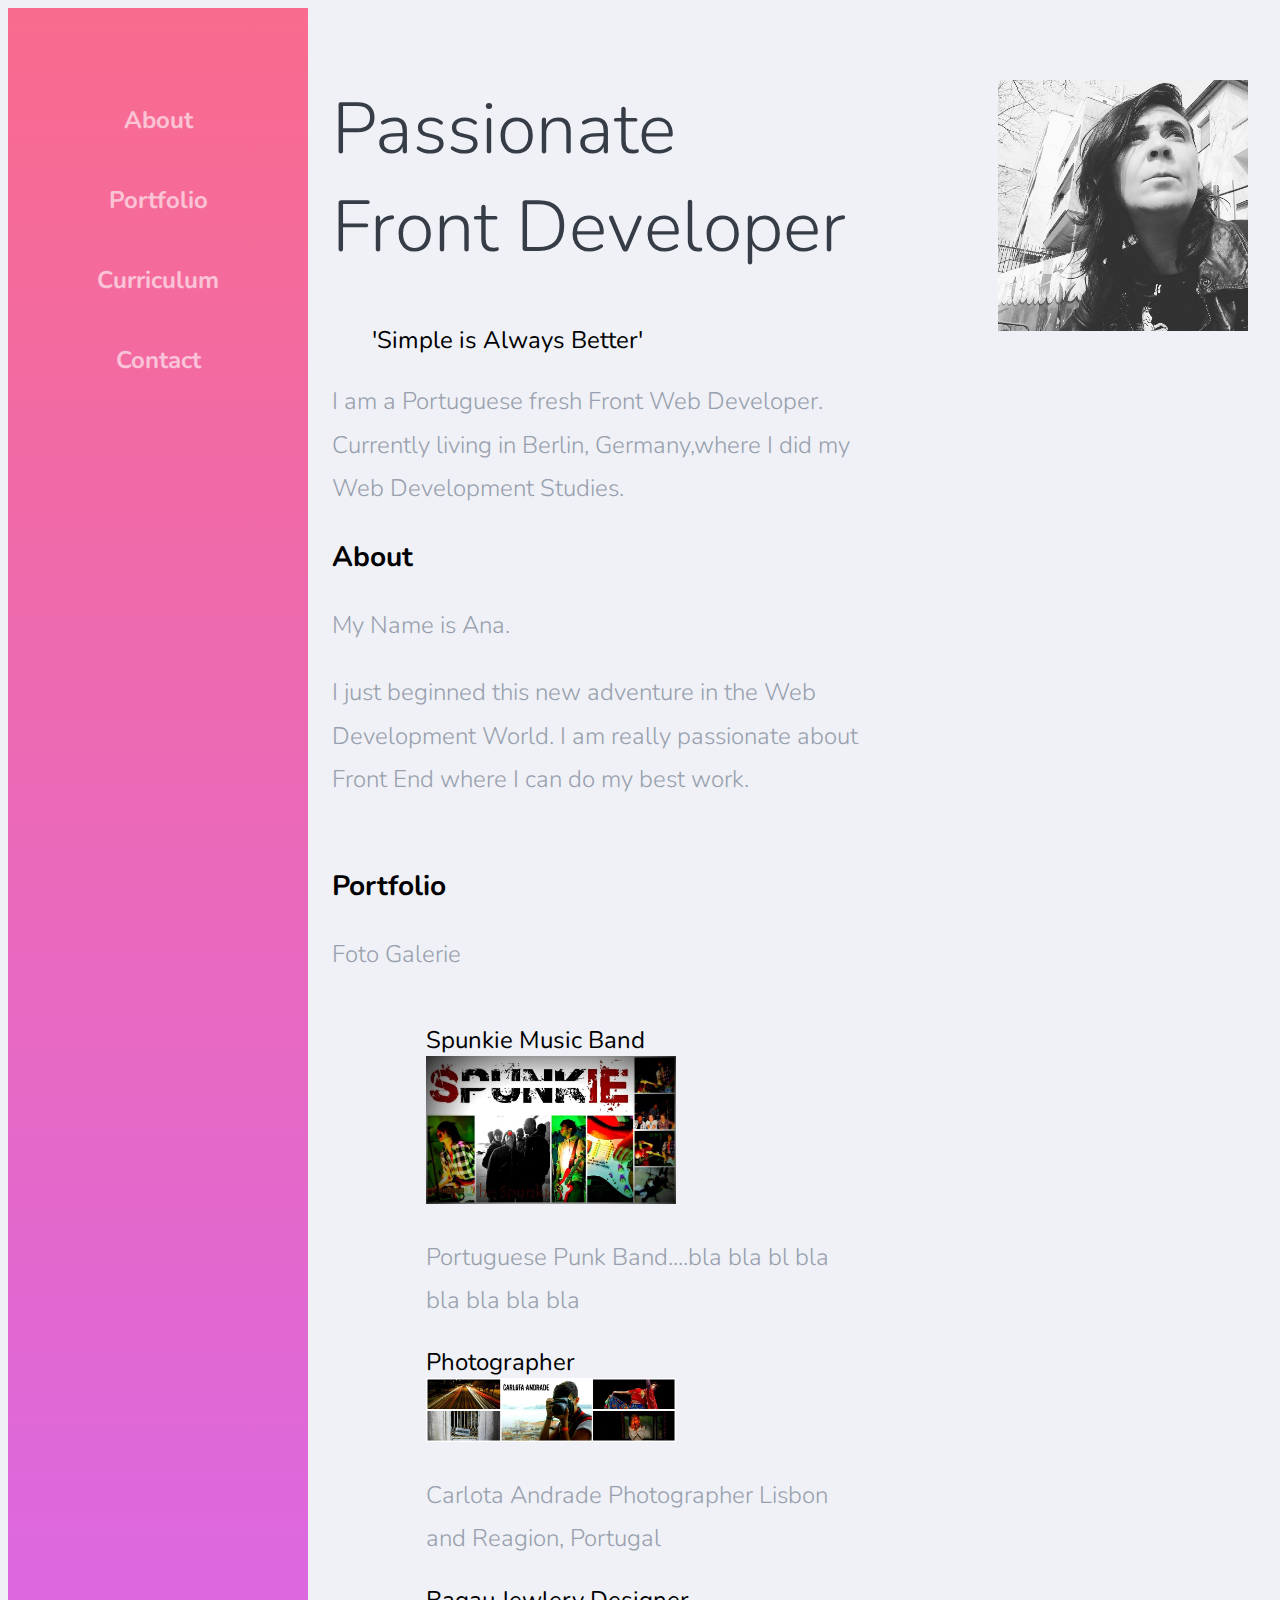
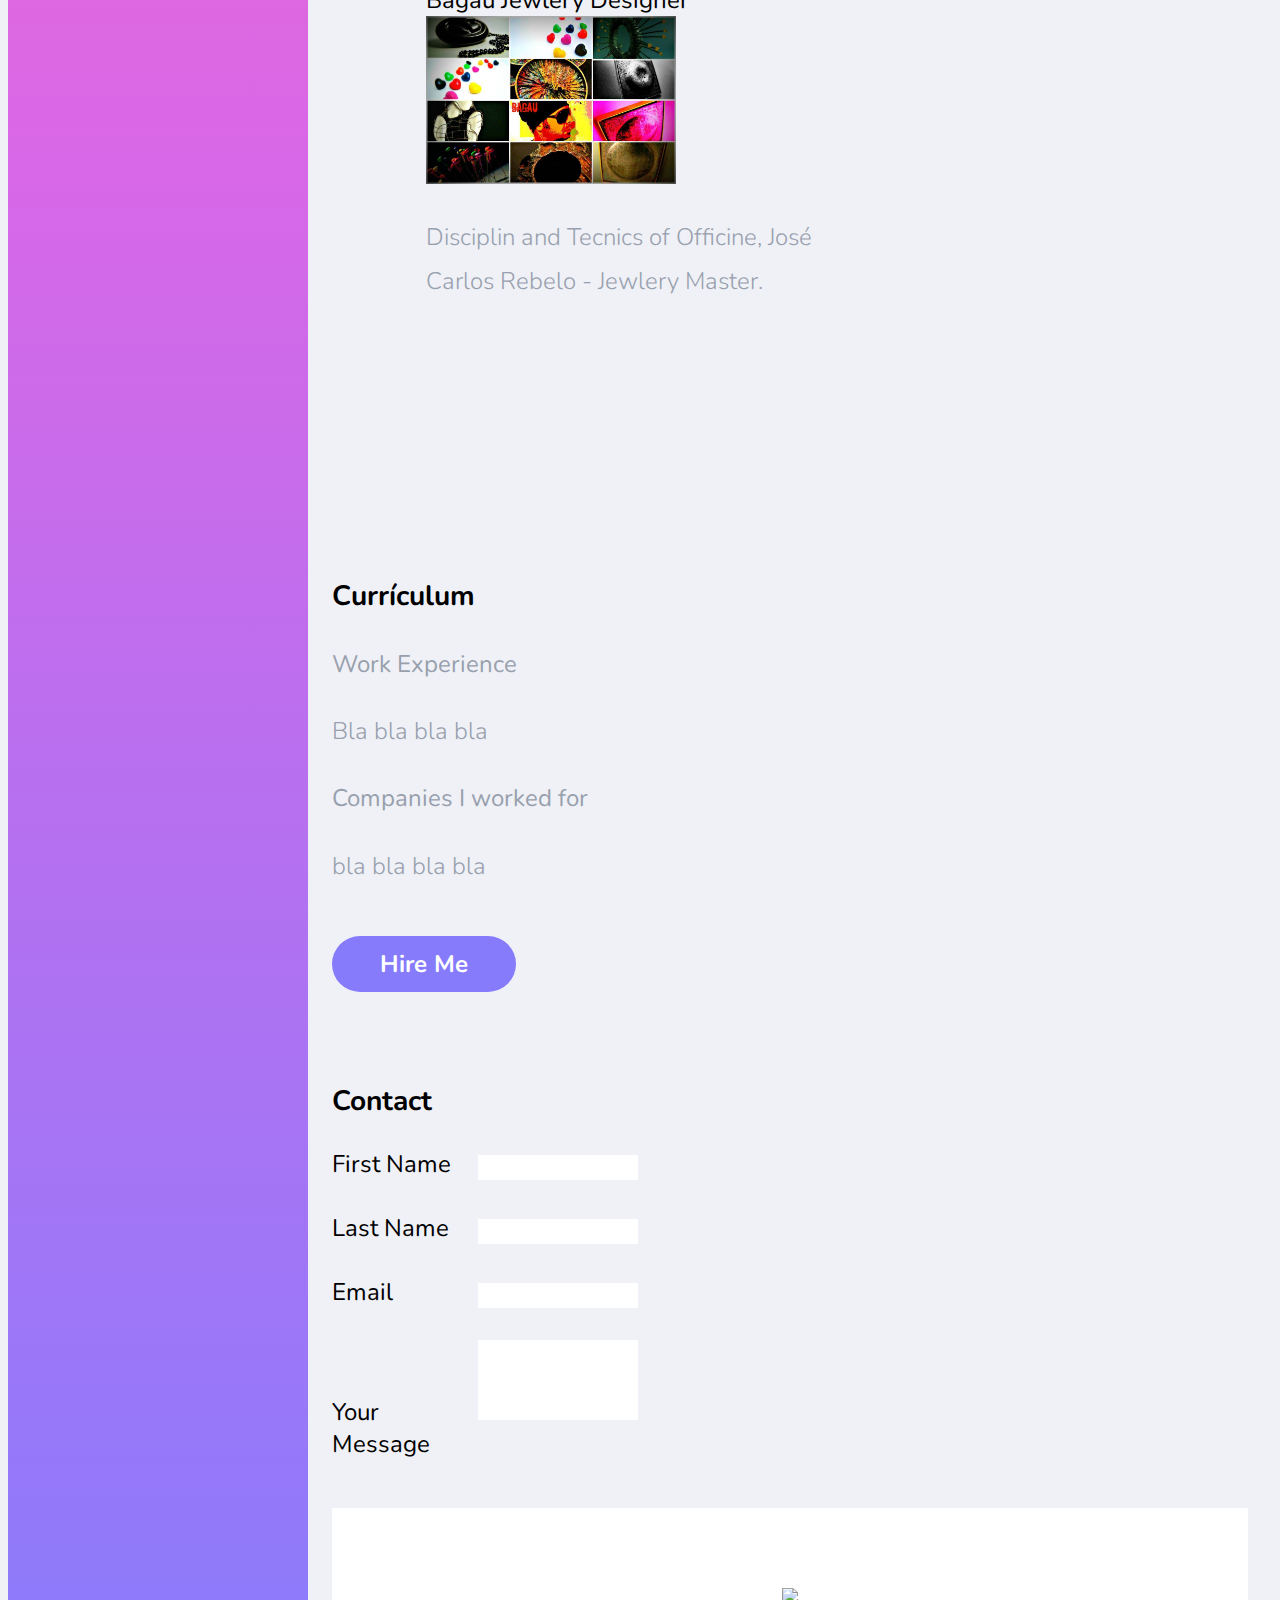
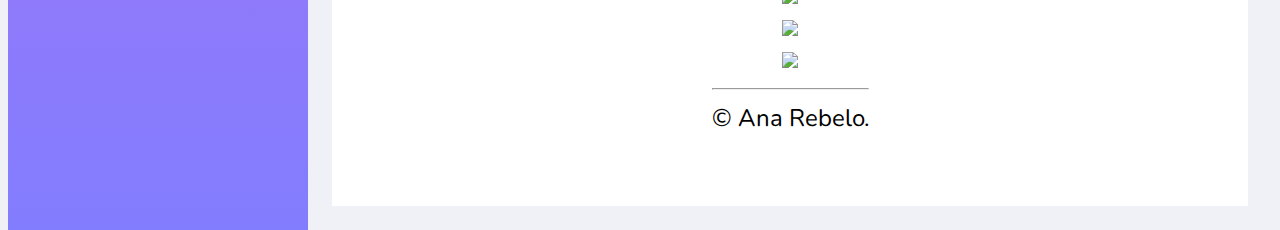
==== Portfolio.html @ 207142a9 "Update Portfolio.html" ====
<!DOCTYPE html>
<html lang="en">

<head>
    <meta charset="UTF-8">
    <title>Portfolio</title>
    <link rel="stylesheet" href=".//style%20-%20Portfolio.css">
</head>

<body>
    <div class="container">
        <div class="sidebar">
            <nav>
                <ul>
                    <li><a href="#about">About</a></li>
                    <li><a href="#portfolio">Portfolio</a></li>
                    <li><a href="#curriculum">Curriculum</a></li>
                    <li><a href="#contact">Contact</a></li>
                </ul>
            </nav>
        </div>

        <div class="content">
            <section class="hero">
                <img src="je.jpg"/>
                <div class="hero-content">
                    <h1>Passionate<br>Front Developer</h1>
                    <blockquote>'Simple is Always Better'</blockquote>
                    <p>I am a Portuguese fresh Front Web Developer. Currently living in Berlin, Germany,where I did my Web Development Studies.</p>


                    <h3 id="about">About<br></h3>

                    <p>My Name is Ana.</p>
                    <p>I just beginned this new adventure in the Web Development World. I am really passionate about Front End where I can do my best work.


                        <h3 id="portfolio"><br>Portfolio</h3>
                        <p>Foto Galerie</p>
                        <div class="galerie">
                            <figure>

                                <figcaption>Spunkie Music Band </figcaption> <img src="spunkie.jpg"><br>
                                <p>Portuguese Punk Band....bla bla bl bla bla bla bla bla</p>
                                <figcaption>Photographer</figcaption>
                                <img src="carlota.jpg"><br>
                                <p>Carlota Andrade Photographer
                                    Lisbon and Reagion, Portugal</p>
                                
                                <figcaption>Bagau Jewlery Designer</figcaption>
                                <img src="bagau.jpg"><br>
                                <p>Disciplin and  Tecnics of Officine, José Carlos Rebelo - Jewlery Master.</p>

                            </figure>
                        </div>
                        <br><br><br><br><br>

                        <h3 id="curriculum"><br>Currículum</h3>

                        <p><b>Work Experience</b></p>
                        <p>Bla bla bla bla</p>
                        <p><b>Companies I worked for</b></p>
                        <p>bla bla bla bla</p>


                        <a class="action-btn" href="">Hire Me</a><a href="#top"></a>

                        <h3 id="contact"><br>Contact</h3>

                        <form action="">

                            <label for="fn">First Name</label>
                            <input type="text" name="firstname" id="fn" required placefolder="firstname"><br>
                            <br>
                            <label for="ln">Last Name</label>
                            <input type="text" name="lastname" id="ln" required><br>
                            <br>
                            <label for="email">Email</label>
                            <input type="email" name="email" id="email" required><br>
                            <br>
                            <label for="msg">Your Message</label>
                            <textarea name="msg" id="msg" required></textarea>

                        </form>

                </div>

            </section>


            <div class="footer">
                <footer>
                    <ul>

                       <div id="imagem"/>
                        
                        <li><a href="https://www.facebook.com/ana.rebelo.37"><img src="images/facebook.png"></a></li>

                        <li><a href="https://www.twitter.com"><img src="images/twitter.png"></a></li>

                        <li><a href="https://www.instagram.com"><img src="images/instagram.png"></a></li>
                        <hr class="socket">
                    &copy; Ana Rebelo.

                    </ul>
                    
                    
                </footer>
            </div>
        </div>
    </div>
</body></html>
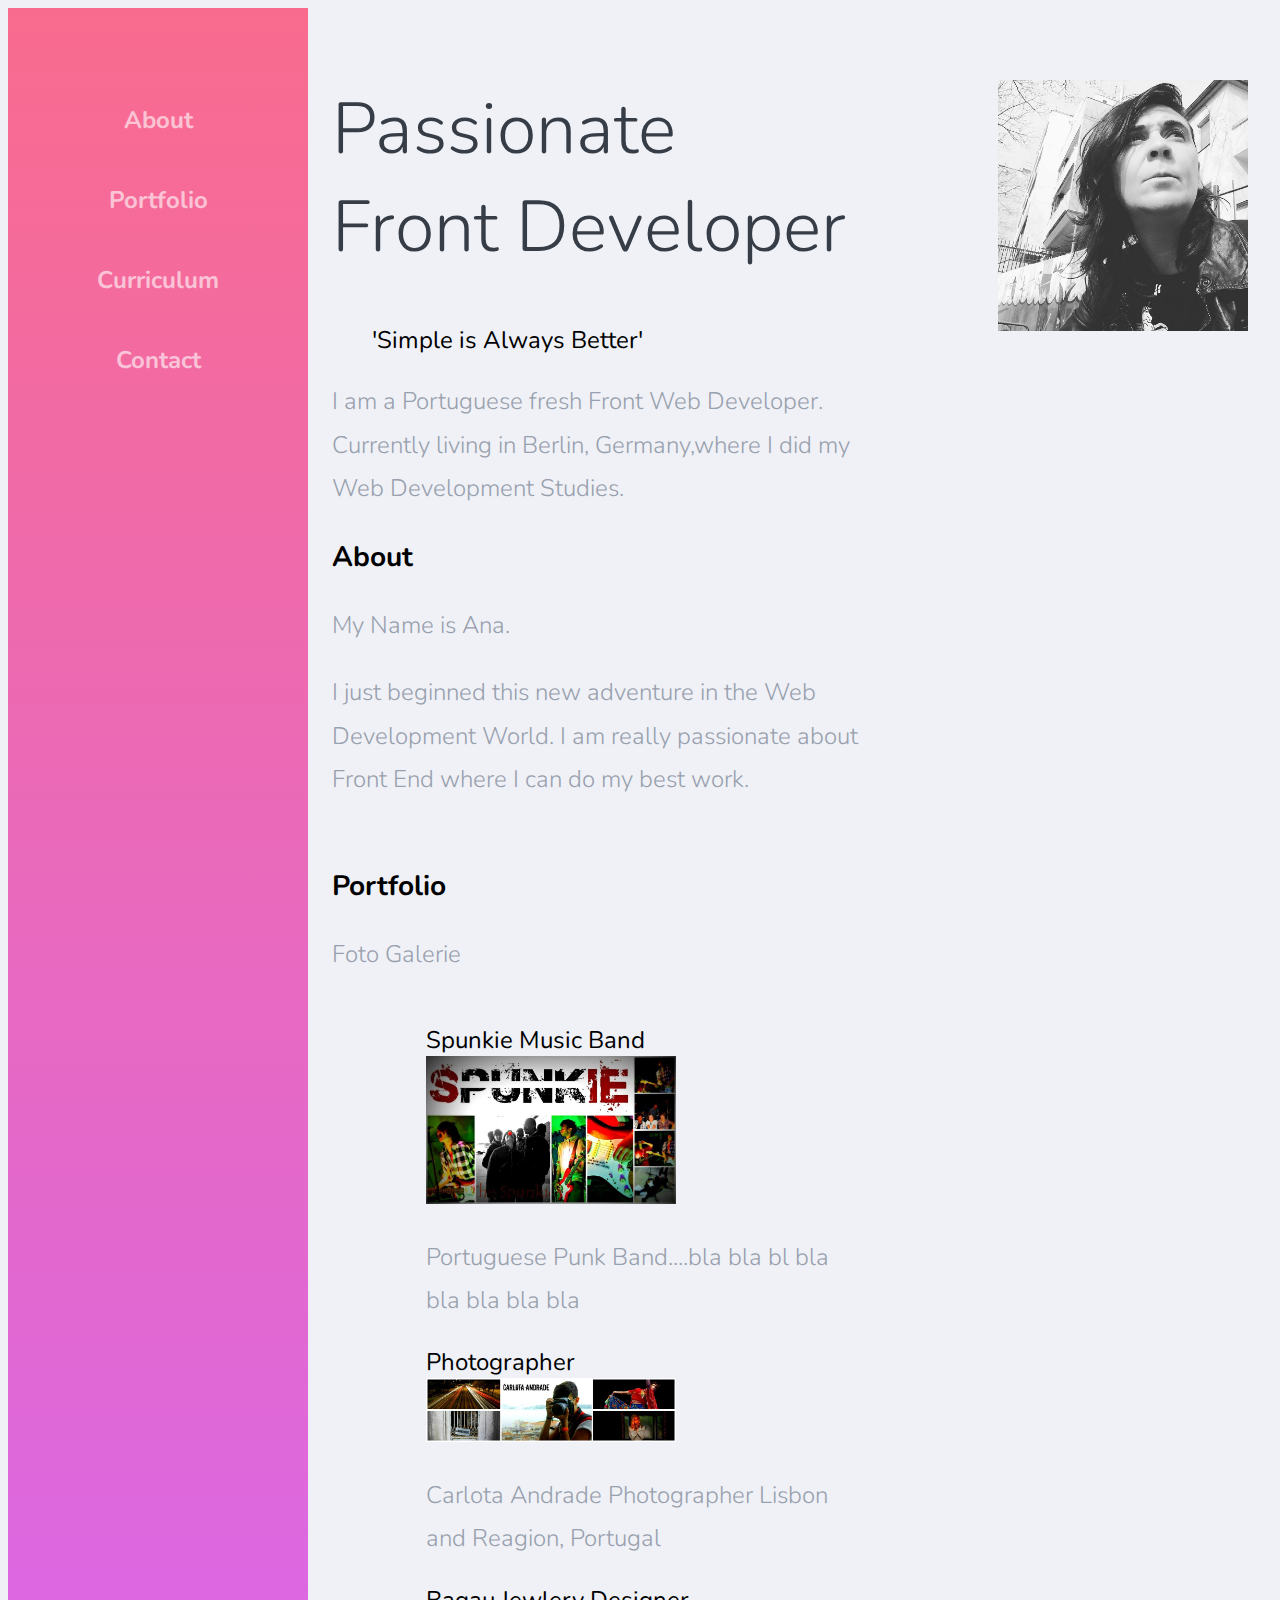
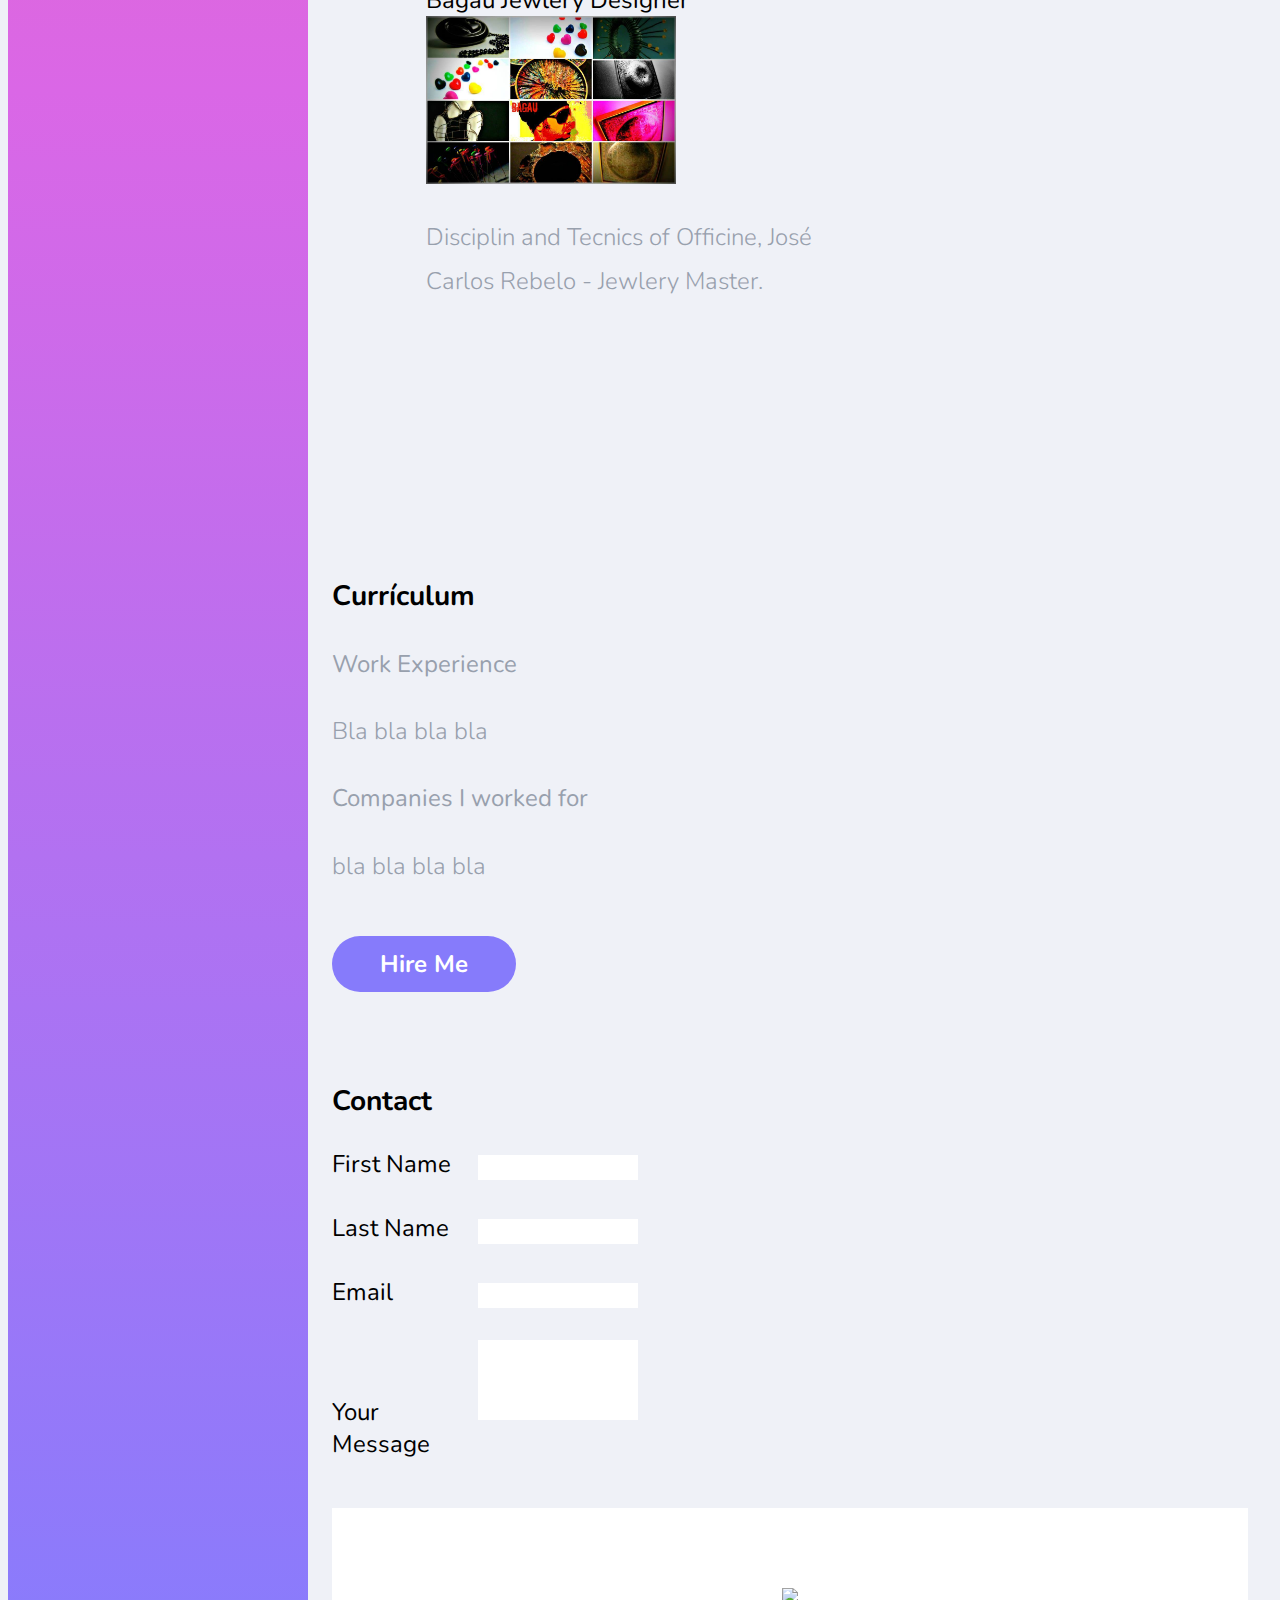
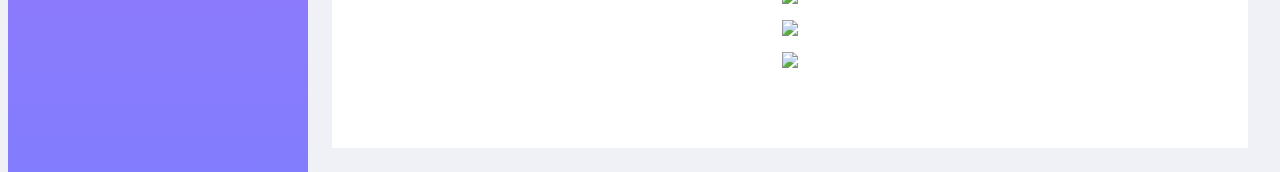
==== commit 5b6f4b9f: "Update Portfolio.html" ====
--- a/Portfolio.html
+++ b/Portfolio.html
@@ -99,11 +99,9 @@
                         <li><a href="https://www.twitter.com"><img src="images/twitter.png"></a></li>
 
                         <li><a href="https://www.instagram.com"><img src="images/instagram.png"></a></li>
-                        <hr class="socket">
-                    &copy; Ana Rebelo.
+                    
 
-                    </ul>
-                    
+                    </ul
                     
                 </footer>
             </div>
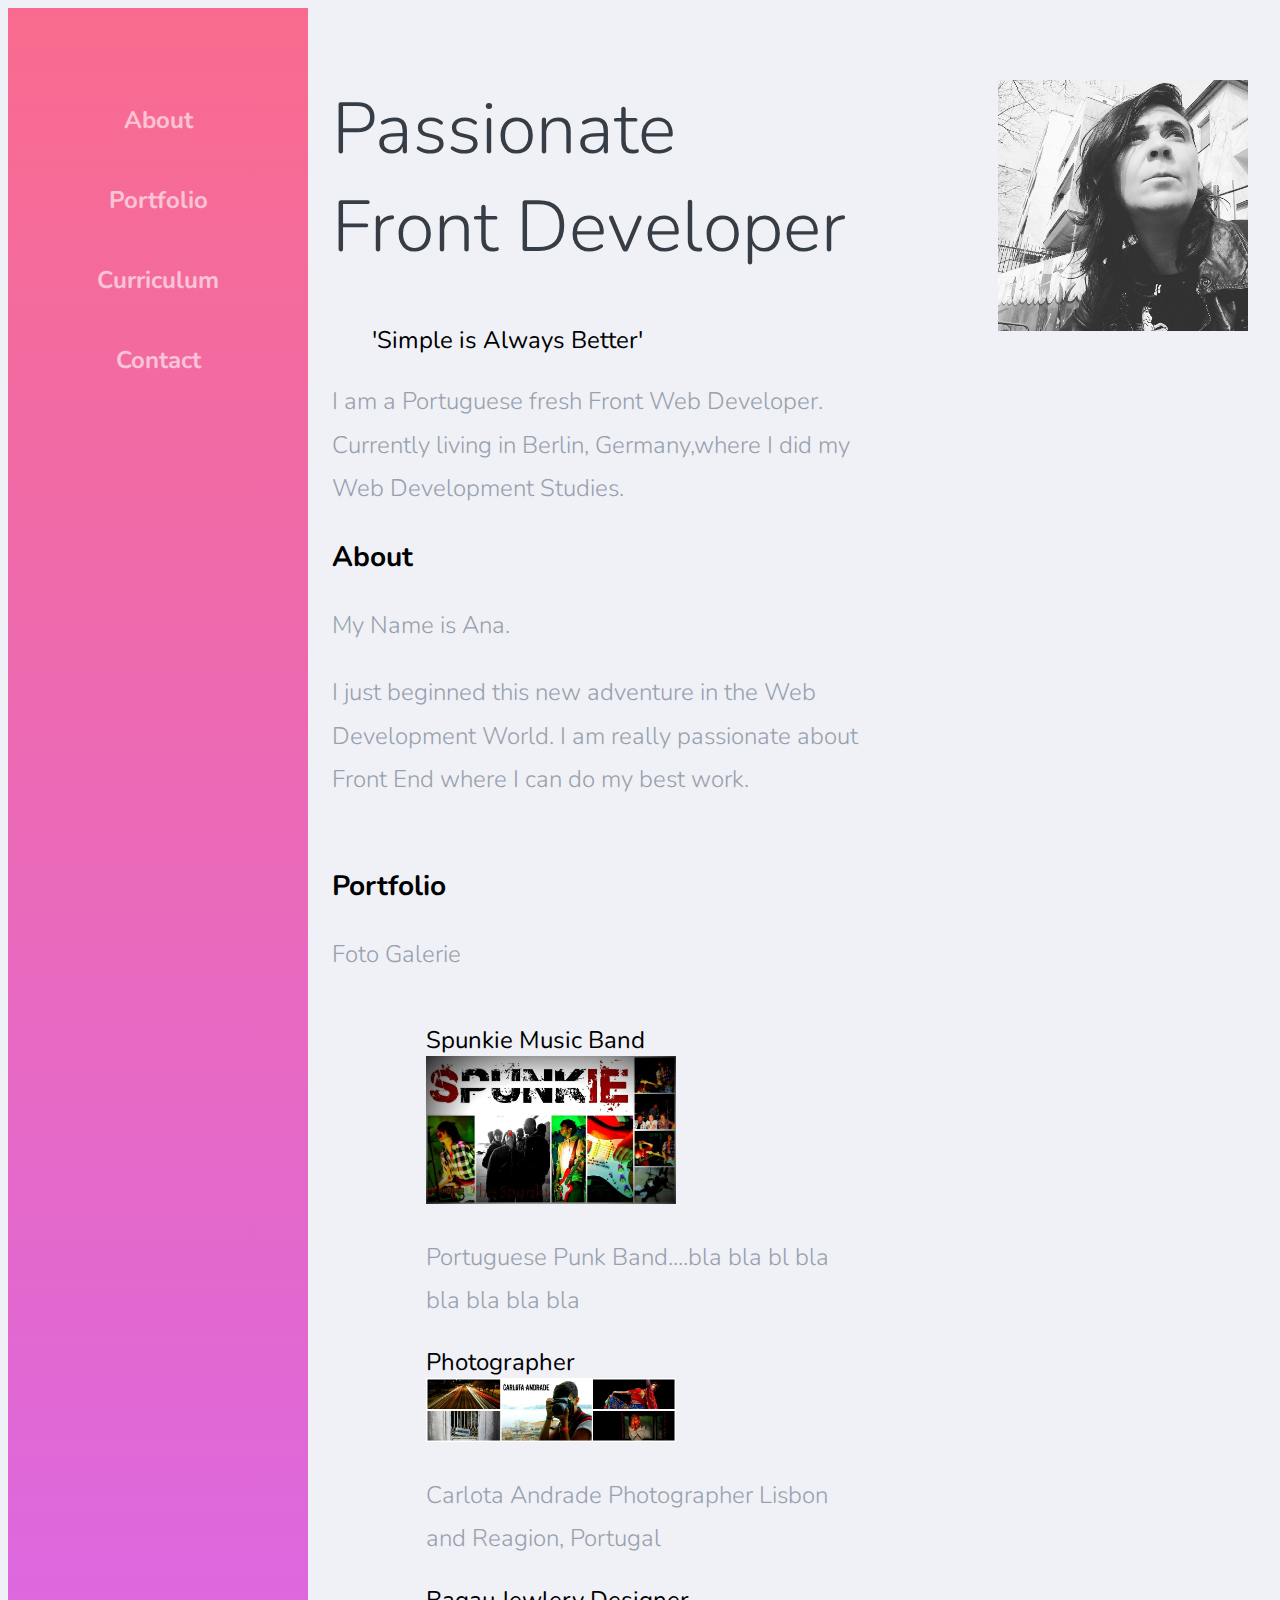
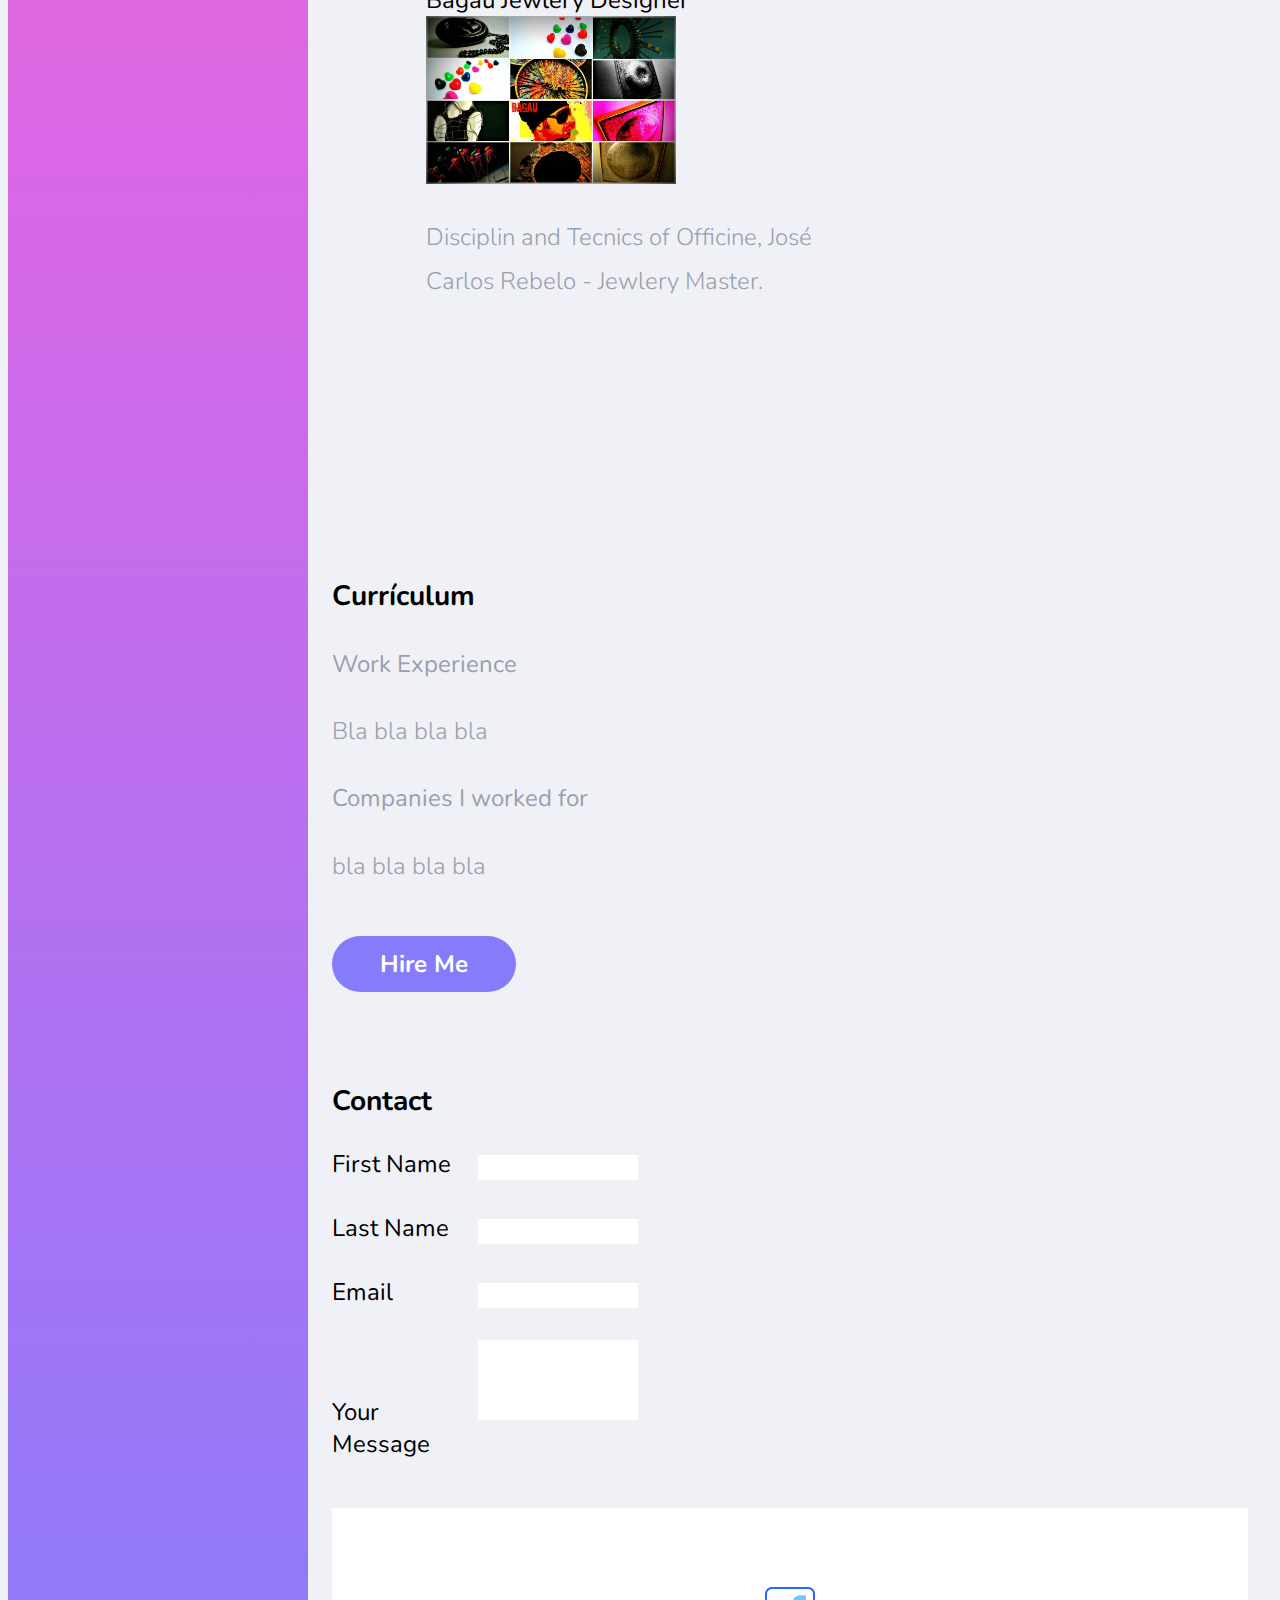
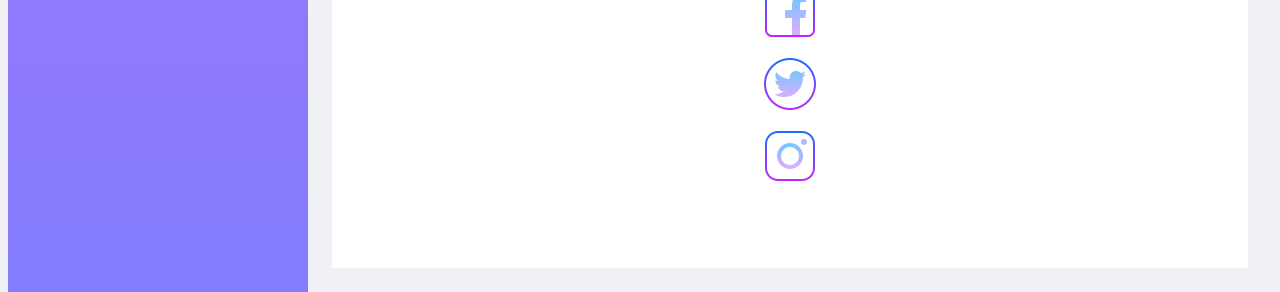
==== commit 6b96348f: "Update Portfolio.html" ====
--- a/Portfolio.html
+++ b/Portfolio.html
@@ -92,14 +92,14 @@
                 <footer>
                     <ul>
 
-                       <div id="imagem"/>
+                       <div id="imagem" />
                         
-                        <li><a href="https://www.facebook.com/ana.rebelo.37"><img src="images/facebook.png"></a></li>
+                        <li><a href="https://www.facebook.com/ana.rebelo.37"><img src="facebook.png"></a></li>
 
-                        <li><a href="https://www.twitter.com"><img src="images/twitter.png"></a></li>
+                        <li><a href="https://www.twitter.com"><img src="twitter.png"></a></li>
 
-                        <li><a href="https://www.instagram.com"><img src="images/instagram.png"></a></li>
-                    
+                        <li><a href="https://www.instagram.com"><img src="instagram.png"></a></li>
+                  
 
                     </ul
                     
@@ -107,4 +107,5 @@
             </div>
         </div>
     </div>
-</body></html>
+</body>
+        </html>
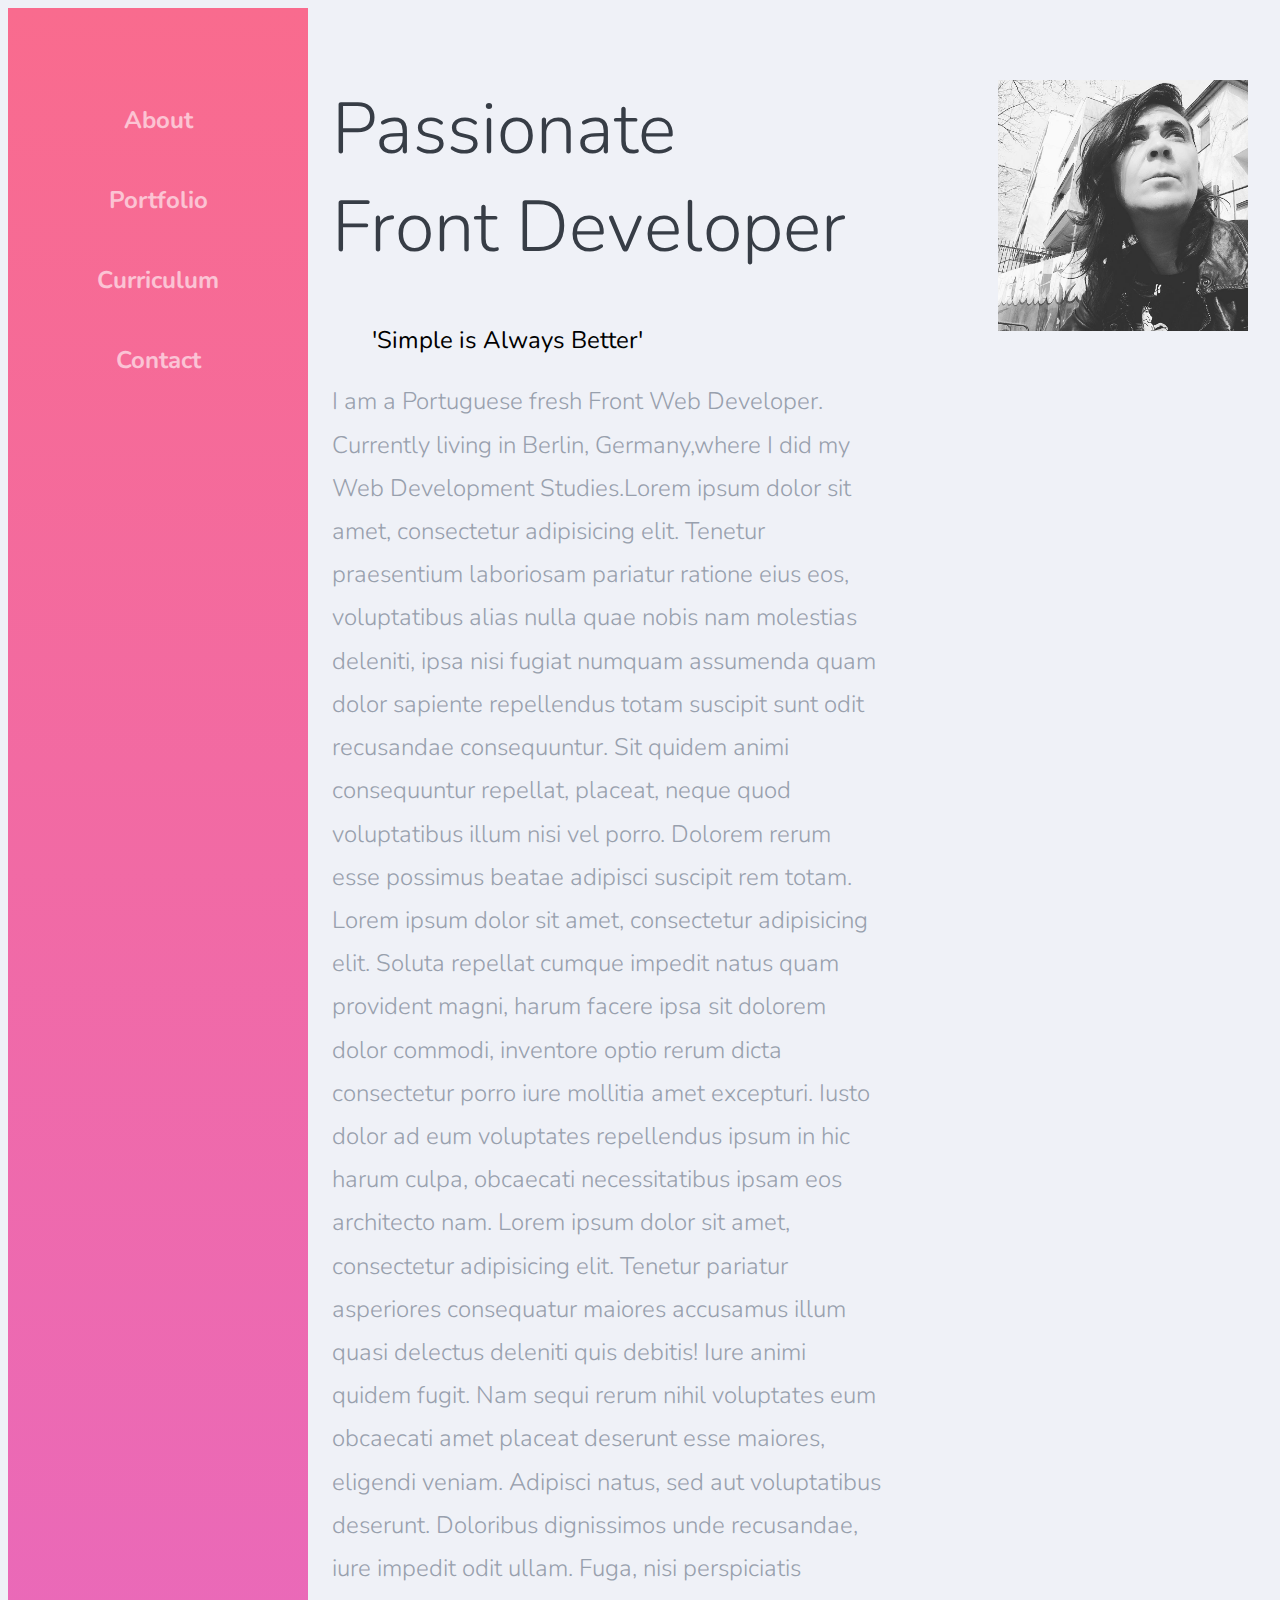
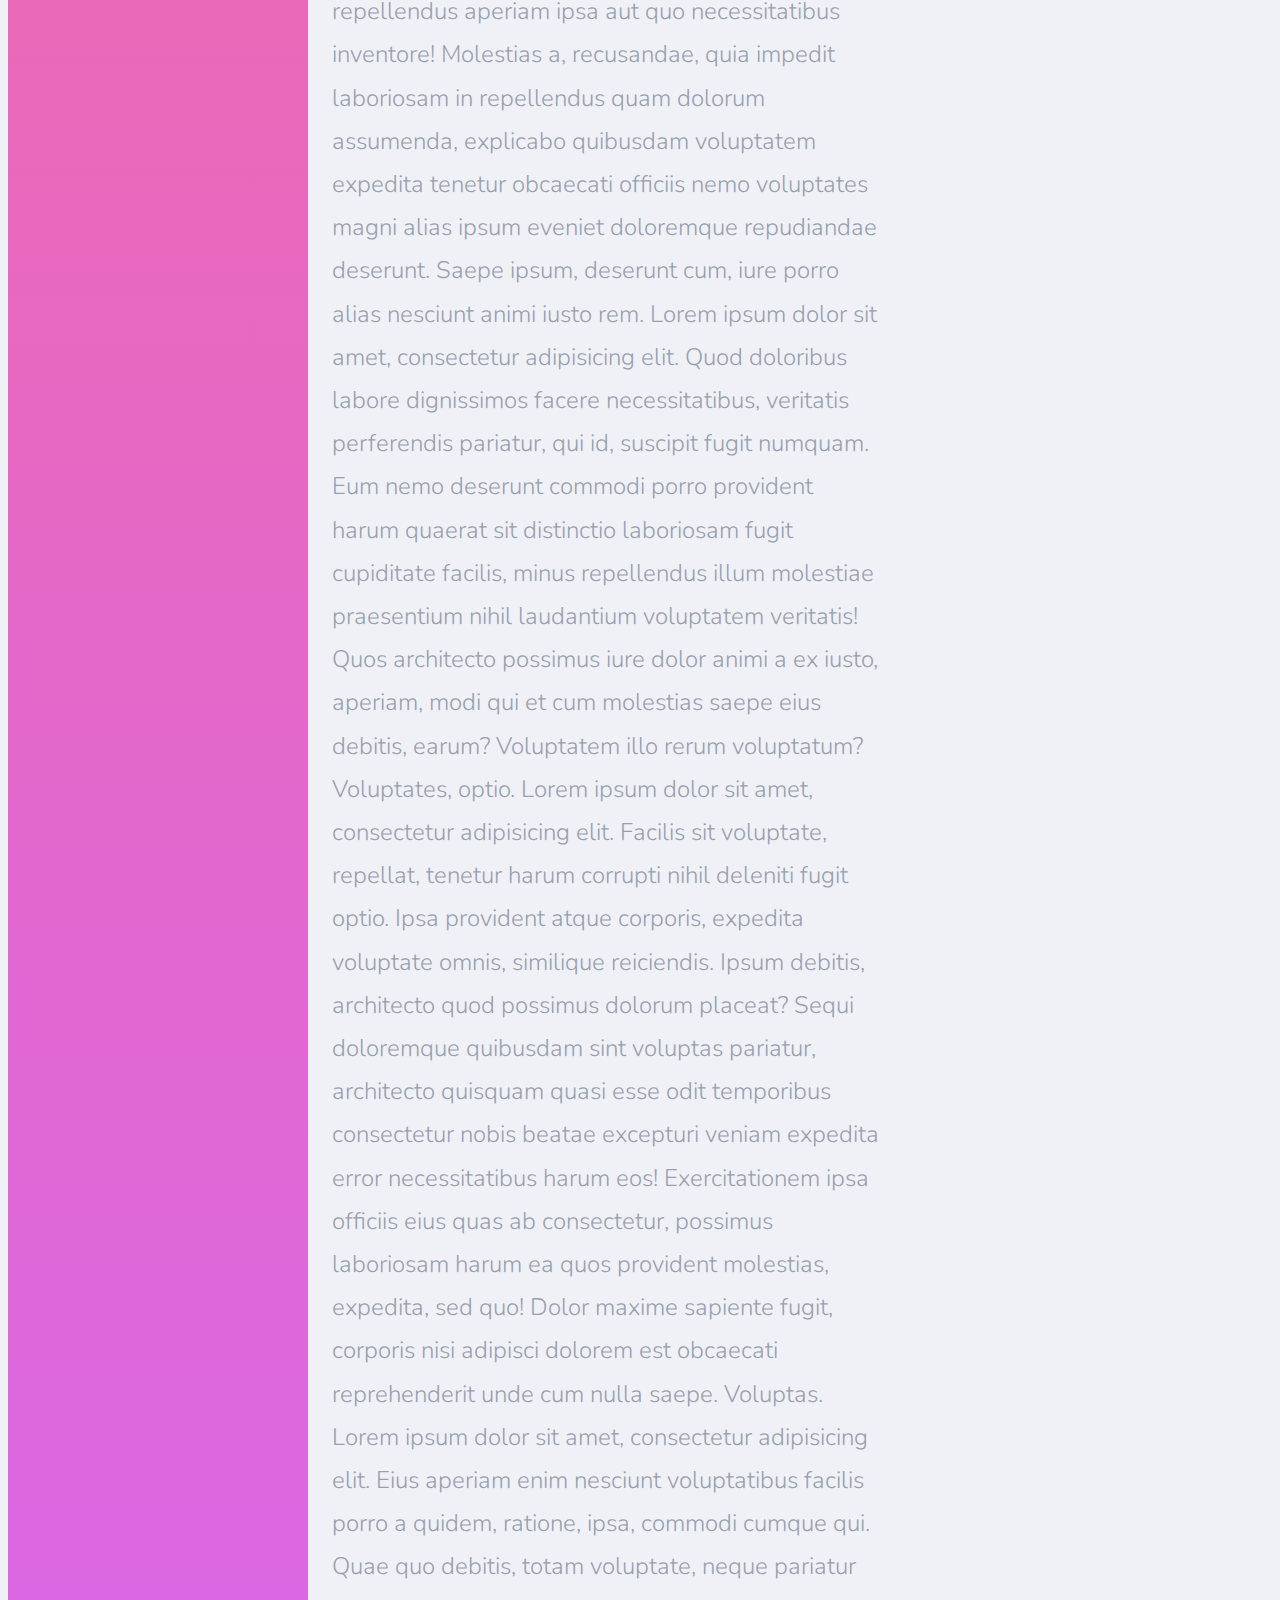
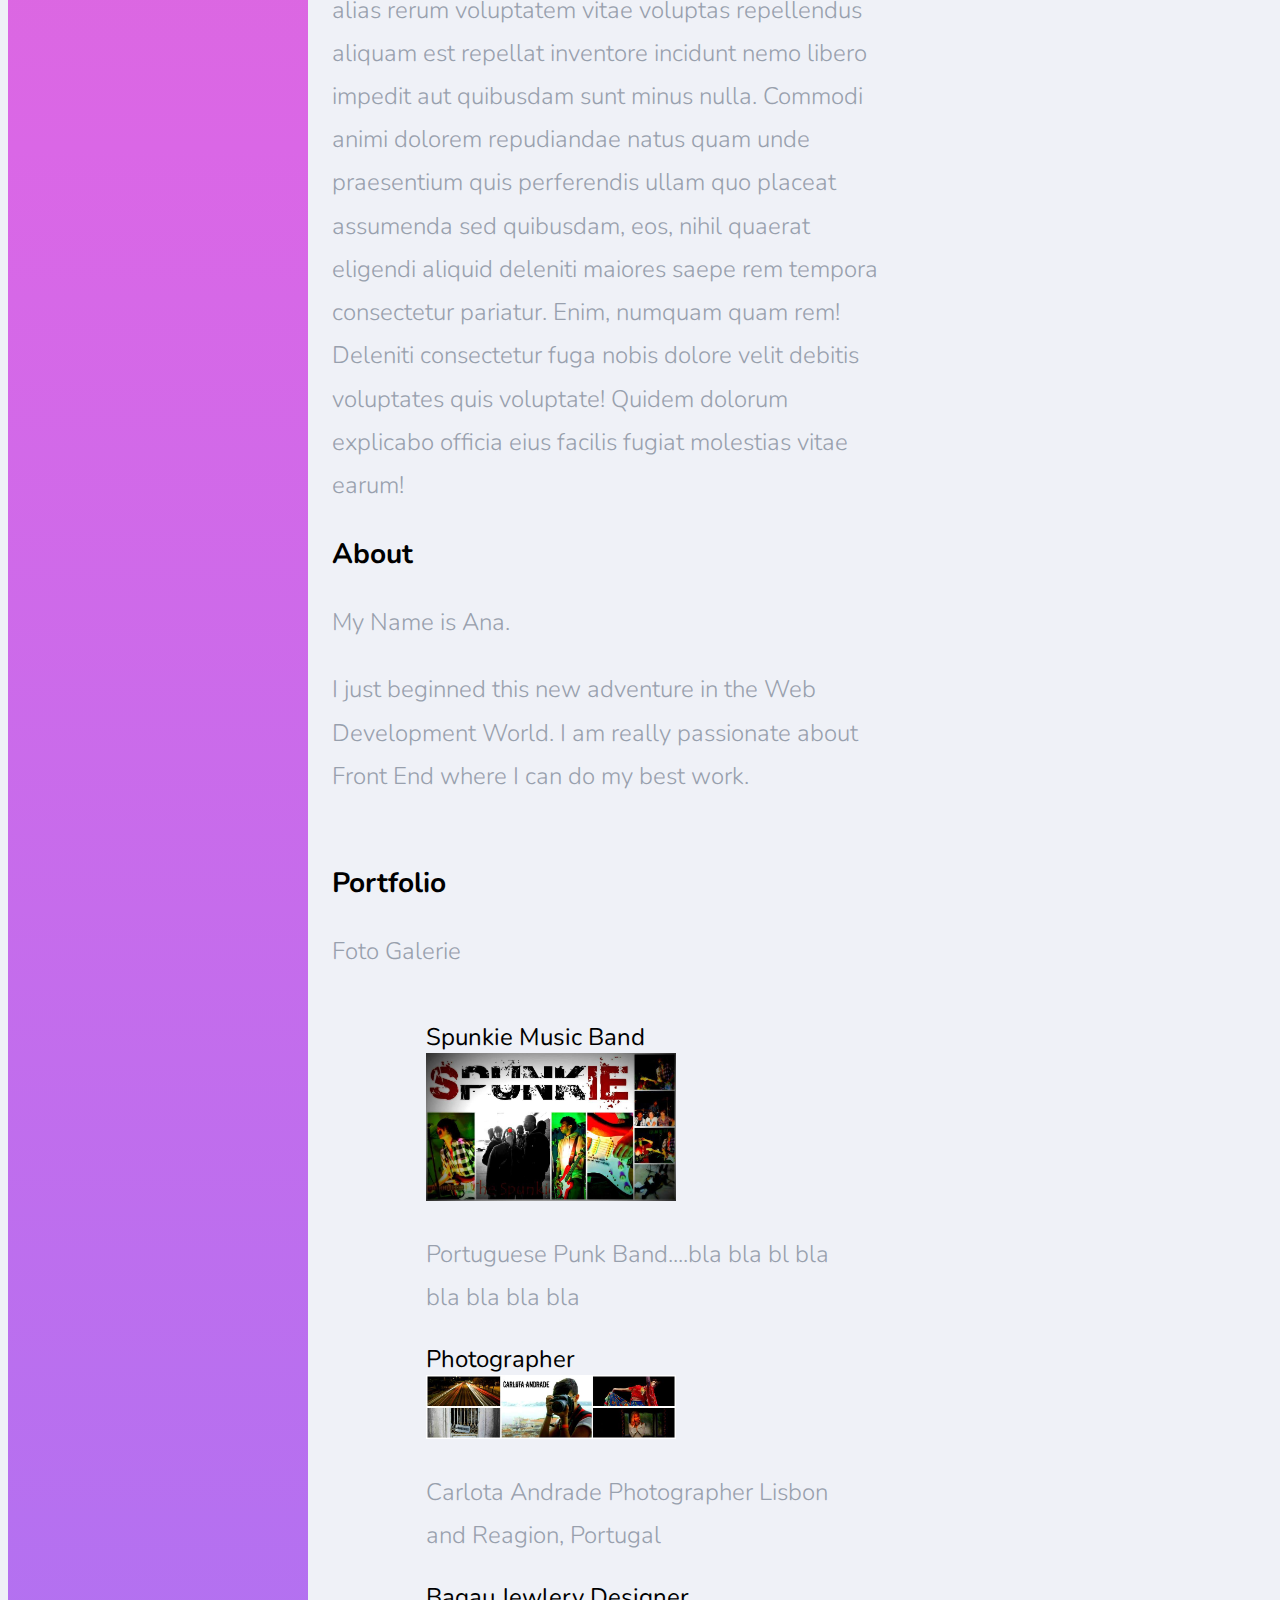
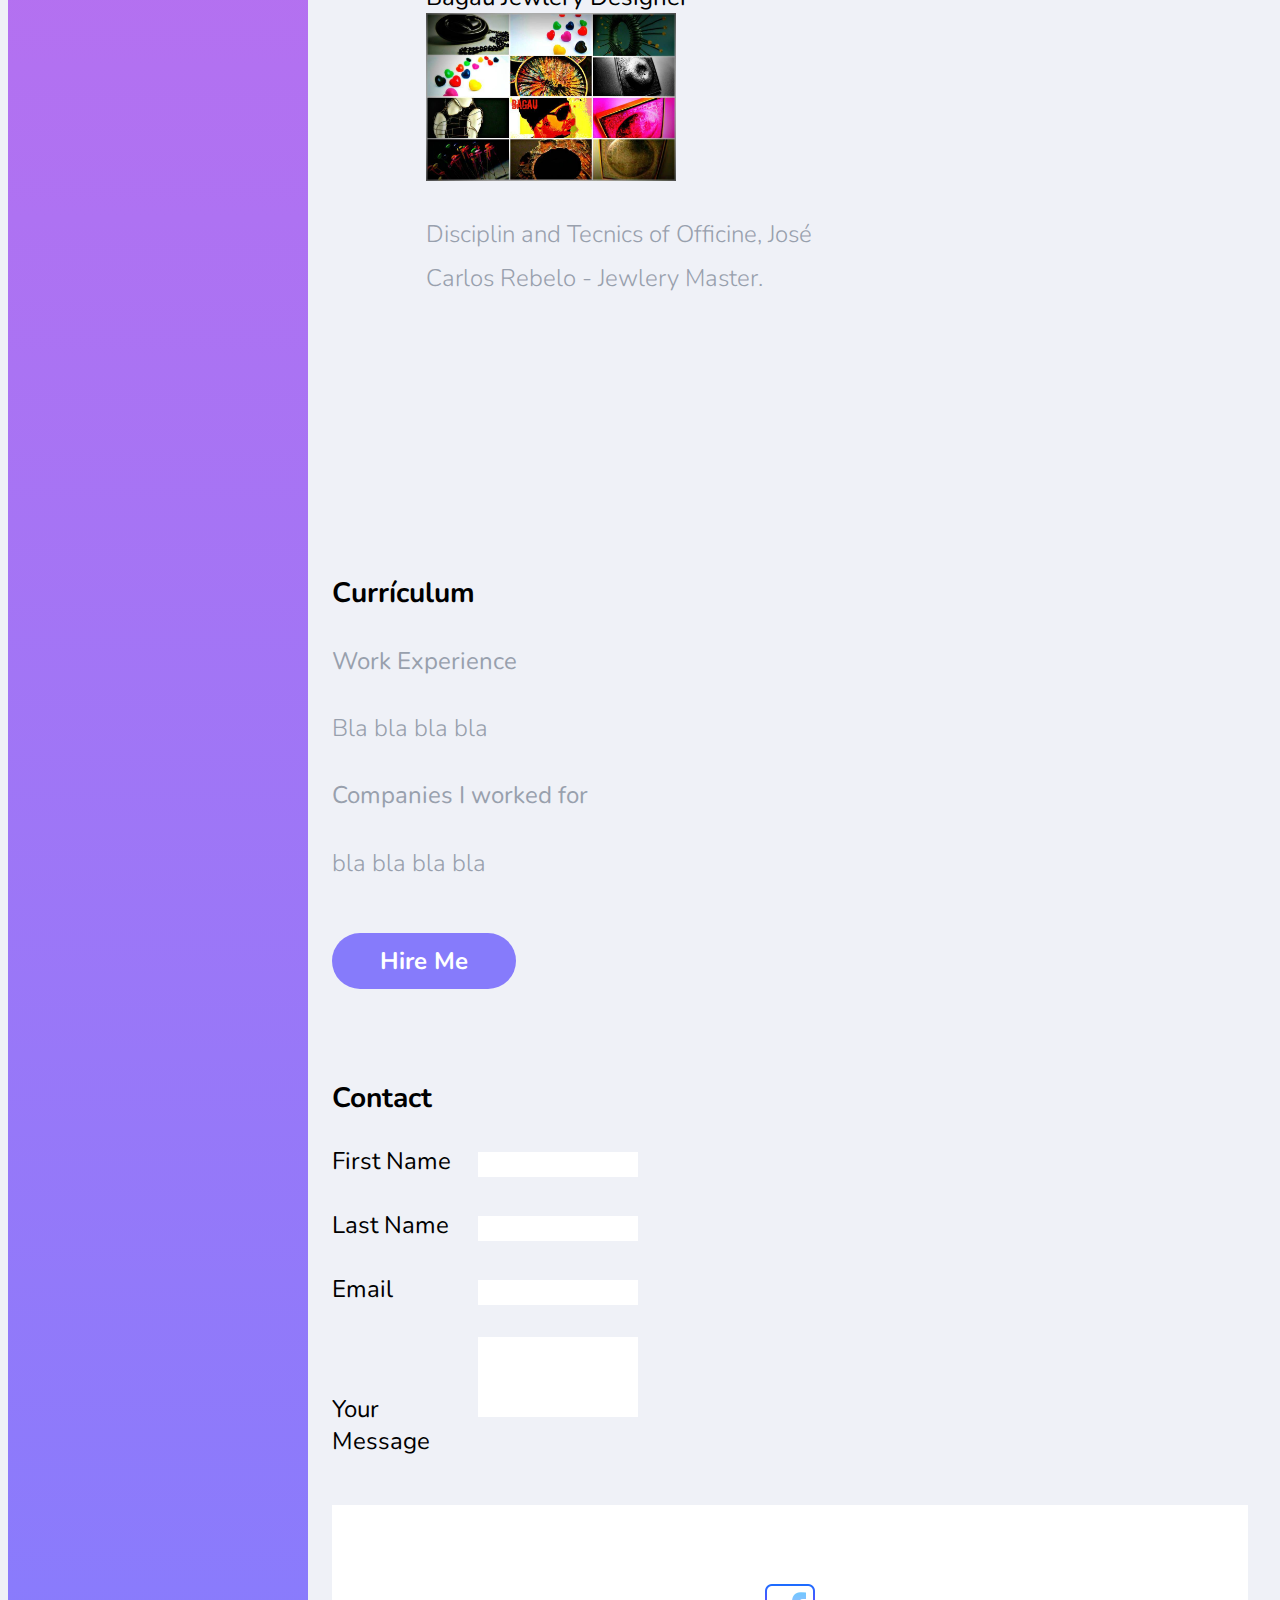
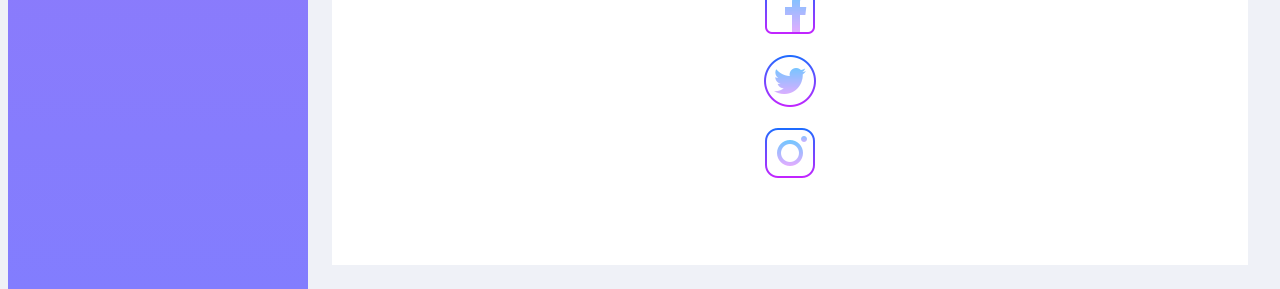
==== commit a4f1edfe: "Update Portfolio.html" ====
--- a/Portfolio.html
+++ b/Portfolio.html
@@ -26,7 +26,12 @@
                 <div class="hero-content">
                     <h1>Passionate<br>Front Developer</h1>
                     <blockquote>'Simple is Always Better'</blockquote>
-                    <p>I am a Portuguese fresh Front Web Developer. Currently living in Berlin, Germany,where I did my Web Development Studies.</p>
+                    <p>I am a Portuguese fresh Front Web Developer. Currently living in Berlin, Germany,where I did my Web Development Studies.Lorem ipsum dolor sit amet, consectetur adipisicing elit. Tenetur praesentium laboriosam pariatur ratione eius eos, voluptatibus alias nulla quae nobis nam molestias deleniti, ipsa nisi fugiat numquam assumenda quam dolor sapiente repellendus totam suscipit sunt odit recusandae consequuntur. Sit quidem animi consequuntur repellat, placeat, neque quod voluptatibus illum nisi vel porro. Dolorem rerum esse possimus beatae adipisci suscipit rem totam.
+                        Lorem ipsum dolor sit amet, consectetur adipisicing elit. Soluta repellat cumque impedit natus quam provident magni, harum facere ipsa sit dolorem dolor commodi, inventore optio rerum dicta consectetur porro iure mollitia amet excepturi. Iusto dolor ad eum voluptates repellendus ipsum in hic harum culpa, obcaecati necessitatibus ipsam eos architecto nam.
+                        Lorem ipsum dolor sit amet, consectetur adipisicing elit. Tenetur pariatur asperiores consequatur maiores accusamus illum quasi delectus deleniti quis debitis! Iure animi quidem fugit. Nam sequi rerum nihil voluptates eum obcaecati amet placeat deserunt esse maiores, eligendi veniam. Adipisci natus, sed aut voluptatibus deserunt. Doloribus dignissimos unde recusandae, iure impedit odit ullam. Fuga, nisi perspiciatis repellendus aperiam ipsa aut quo necessitatibus inventore! Molestias a, recusandae, quia impedit laboriosam in repellendus quam dolorum assumenda, explicabo quibusdam voluptatem expedita tenetur obcaecati officiis nemo voluptates magni alias ipsum eveniet doloremque repudiandae deserunt. Saepe ipsum, deserunt cum, iure porro alias nesciunt animi iusto rem.
+                        Lorem ipsum dolor sit amet, consectetur adipisicing elit. Quod doloribus labore dignissimos facere necessitatibus, veritatis perferendis pariatur, qui id, suscipit fugit numquam. Eum nemo deserunt commodi porro provident harum quaerat sit distinctio laboriosam fugit cupiditate facilis, minus repellendus illum molestiae praesentium nihil laudantium voluptatem veritatis! Quos architecto possimus iure dolor animi a ex iusto, aperiam, modi qui et cum molestias saepe eius debitis, earum? Voluptatem illo rerum voluptatum? Voluptates, optio.
+                        Lorem ipsum dolor sit amet, consectetur adipisicing elit. Facilis sit voluptate, repellat, tenetur harum corrupti nihil deleniti fugit optio. Ipsa provident atque corporis, expedita voluptate omnis, similique reiciendis. Ipsum debitis, architecto quod possimus dolorum placeat? Sequi doloremque quibusdam sint voluptas pariatur, architecto quisquam quasi esse odit temporibus consectetur nobis beatae excepturi veniam expedita error necessitatibus harum eos! Exercitationem ipsa officiis eius quas ab consectetur, possimus laboriosam harum ea quos provident molestias, expedita, sed quo! Dolor maxime sapiente fugit, corporis nisi adipisci dolorem est obcaecati reprehenderit unde cum nulla saepe. Voluptas.
+                        Lorem ipsum dolor sit amet, consectetur adipisicing elit. Eius aperiam enim nesciunt voluptatibus facilis porro a quidem, ratione, ipsa, commodi cumque qui. Quae quo debitis, totam voluptate, neque pariatur alias rerum voluptatem vitae voluptas repellendus aliquam est repellat inventore incidunt nemo libero impedit aut quibusdam sunt minus nulla. Commodi animi dolorem repudiandae natus quam unde praesentium quis perferendis ullam quo placeat assumenda sed quibusdam, eos, nihil quaerat eligendi aliquid deleniti maiores saepe rem tempora consectetur pariatur. Enim, numquam quam rem! Deleniti consectetur fuga nobis dolore velit debitis voluptates quis voluptate! Quidem dolorum explicabo officia eius facilis fugiat molestias vitae earum!</p>
 
 
                     <h3 id="about">About<br></h3>
@@ -101,7 +106,7 @@
                         <li><a href="https://www.instagram.com"><img src="instagram.png"></a></li>
                   
 
-                    </ul
+                    </ul>
                     
                 </footer>
             </div>
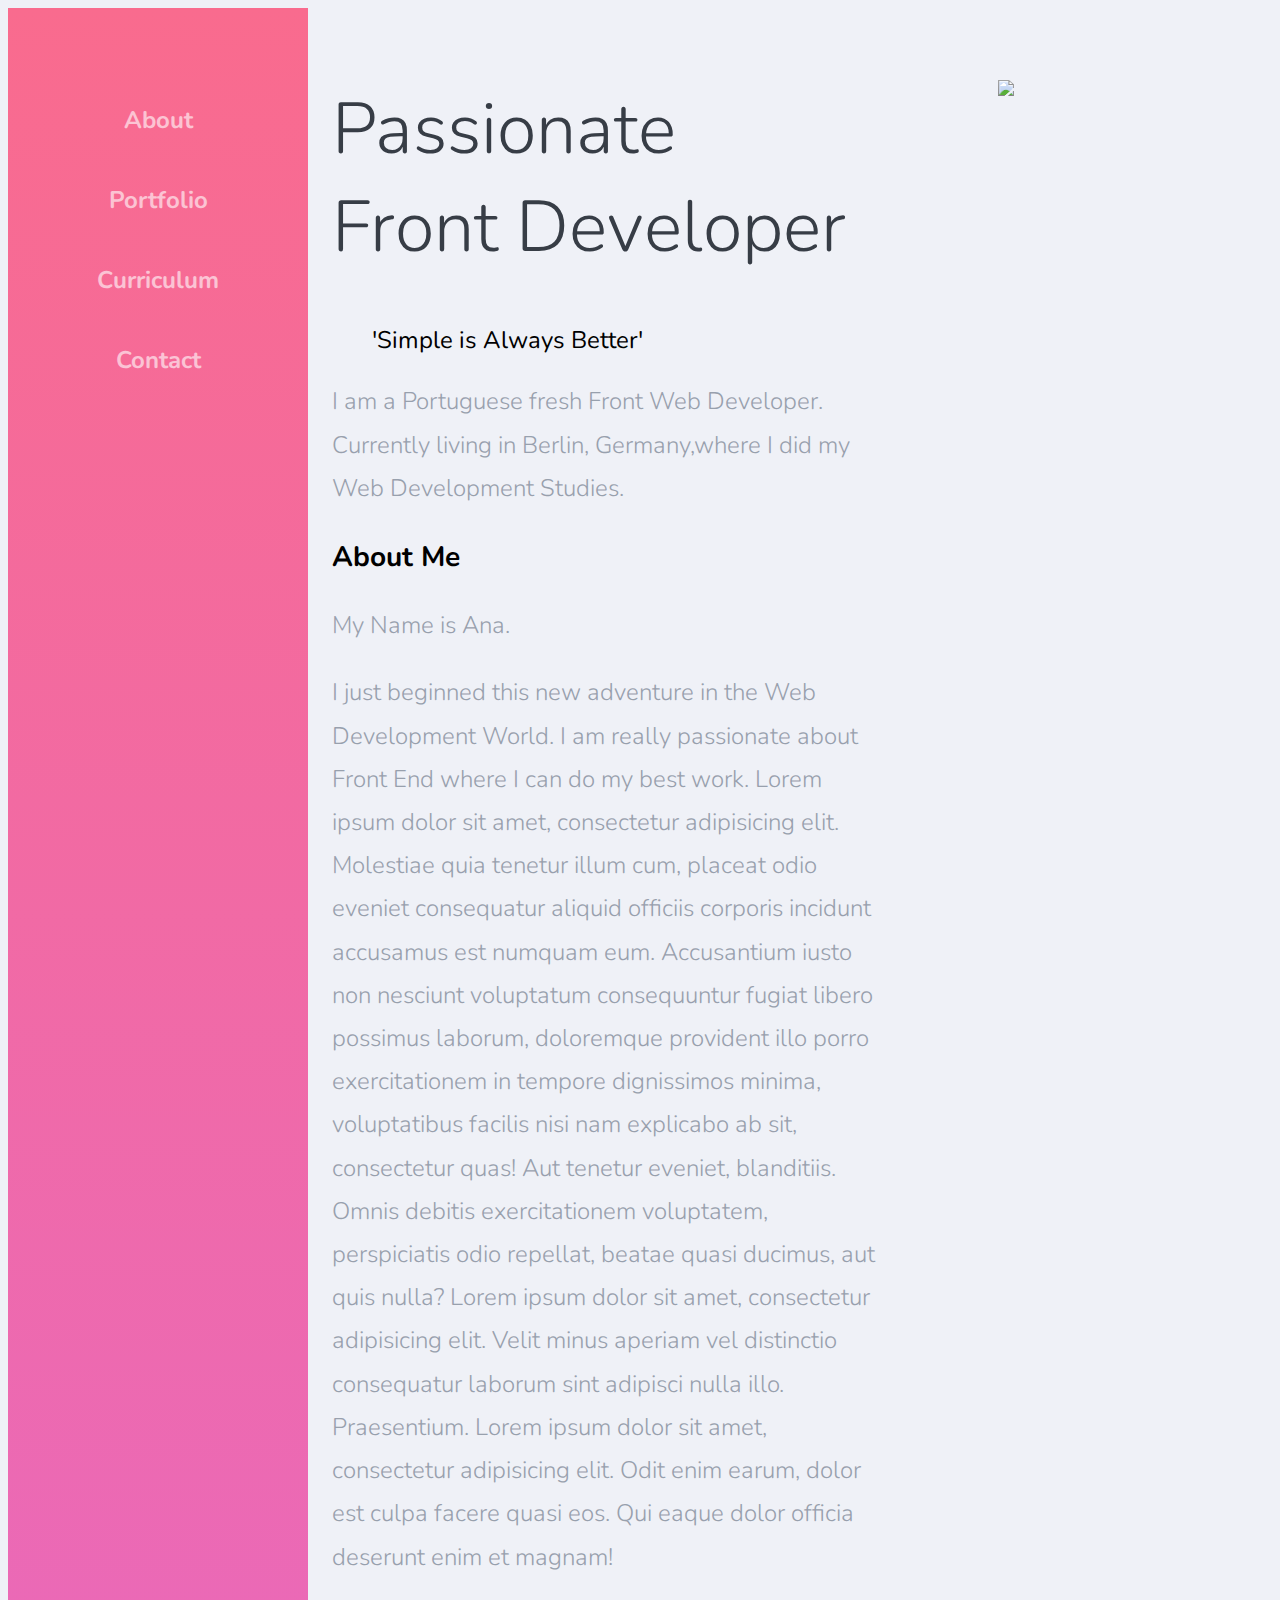
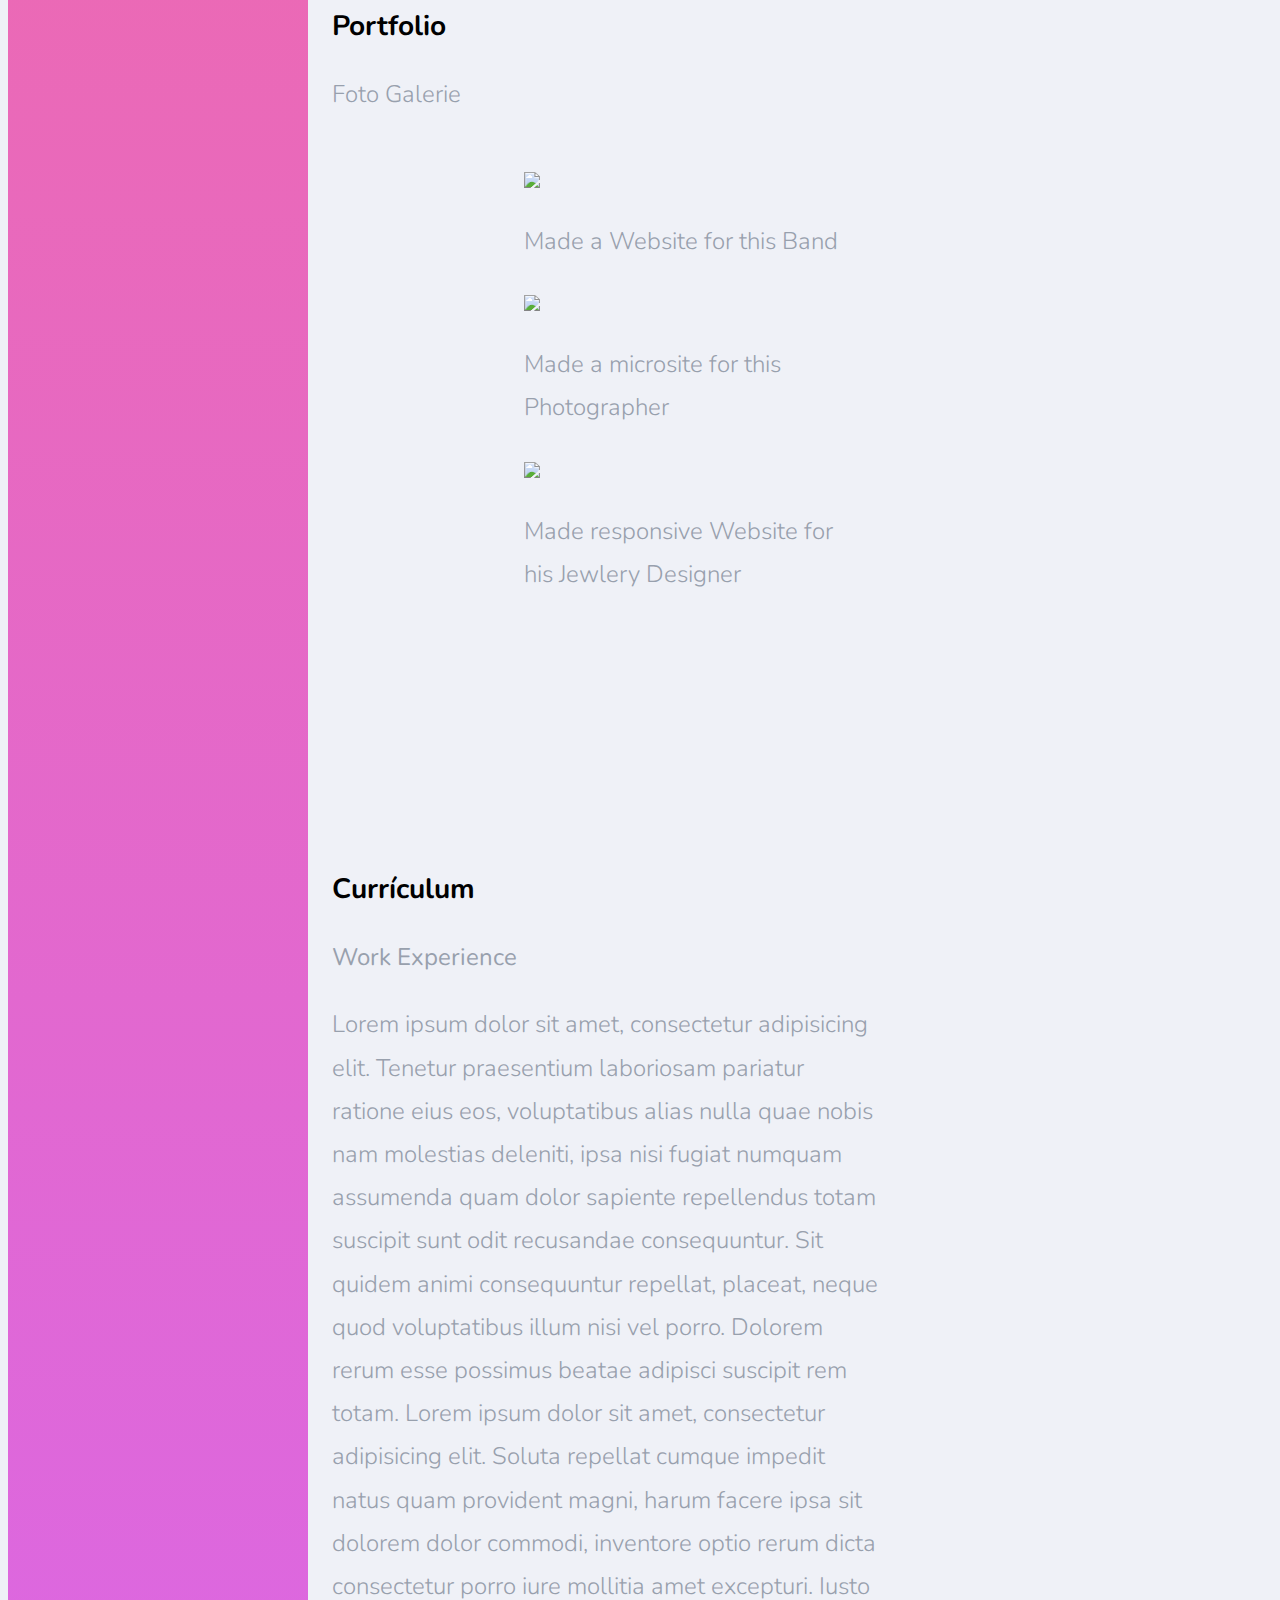
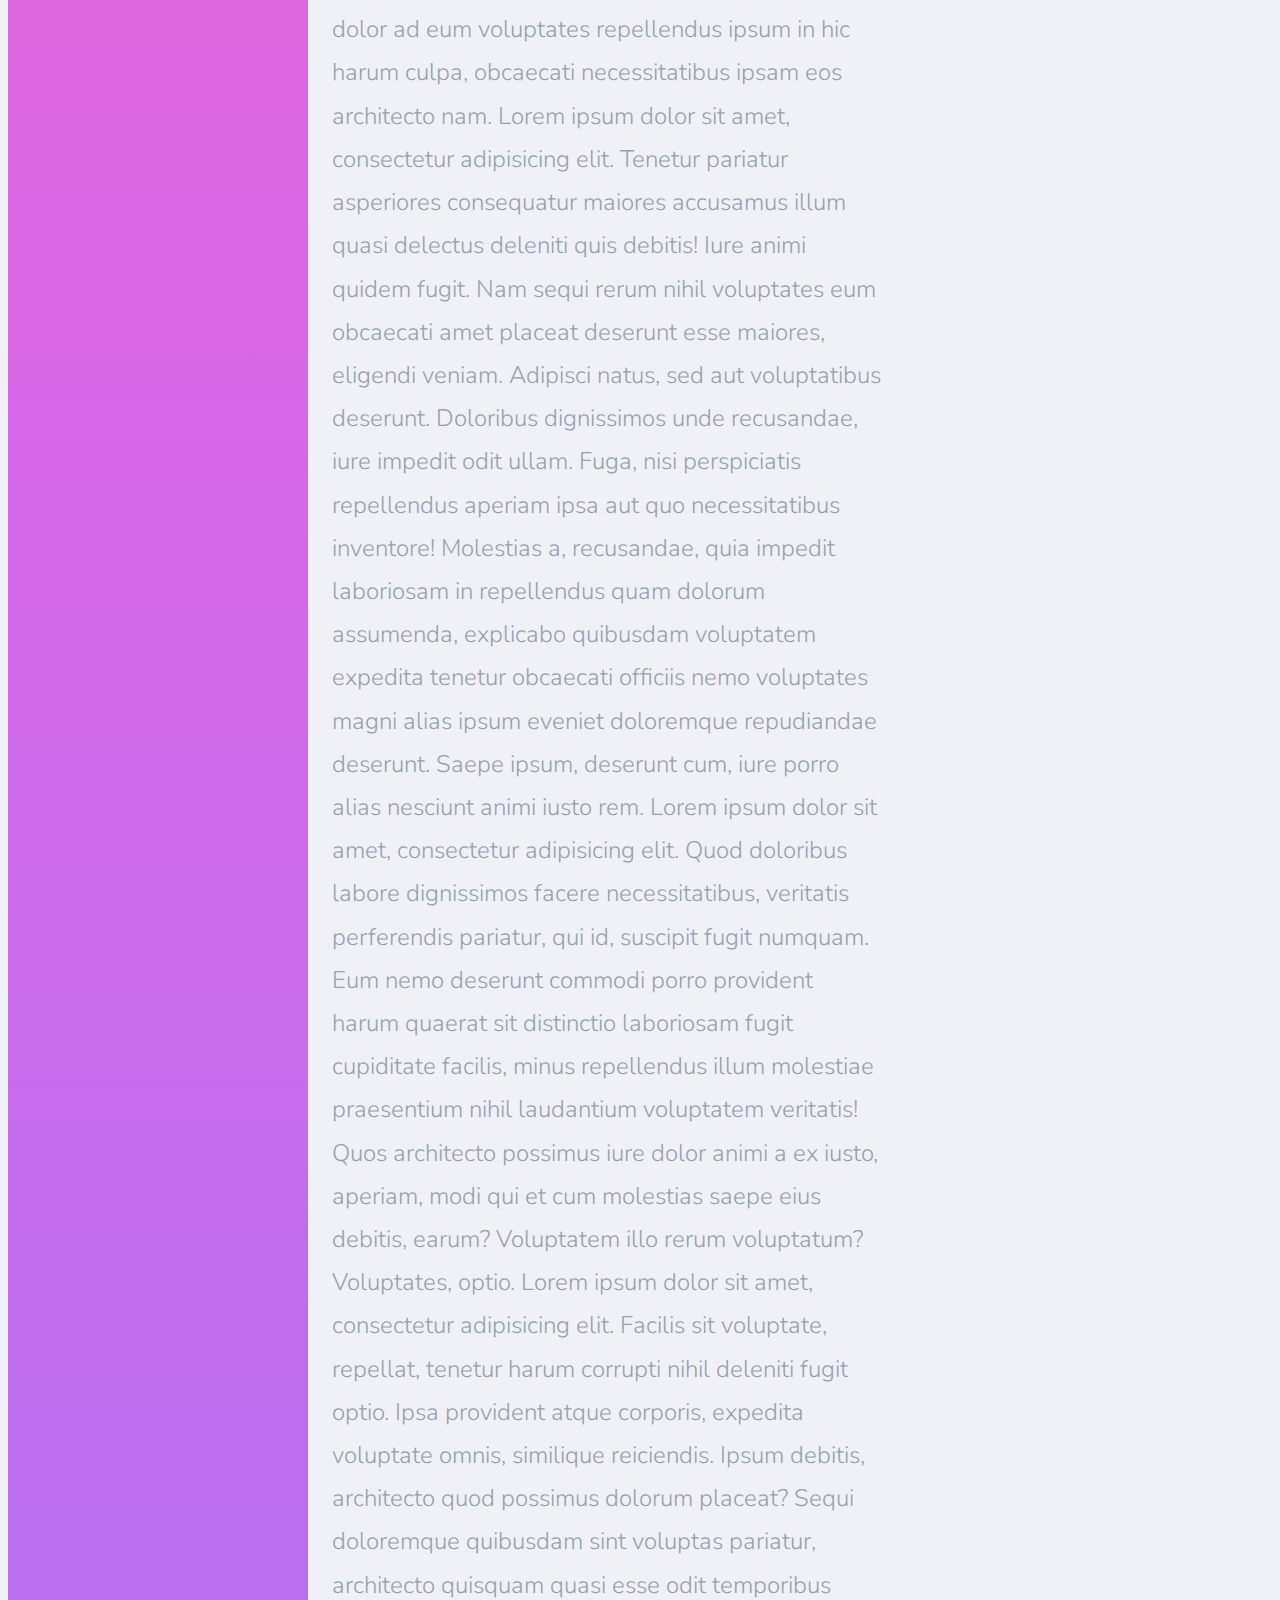
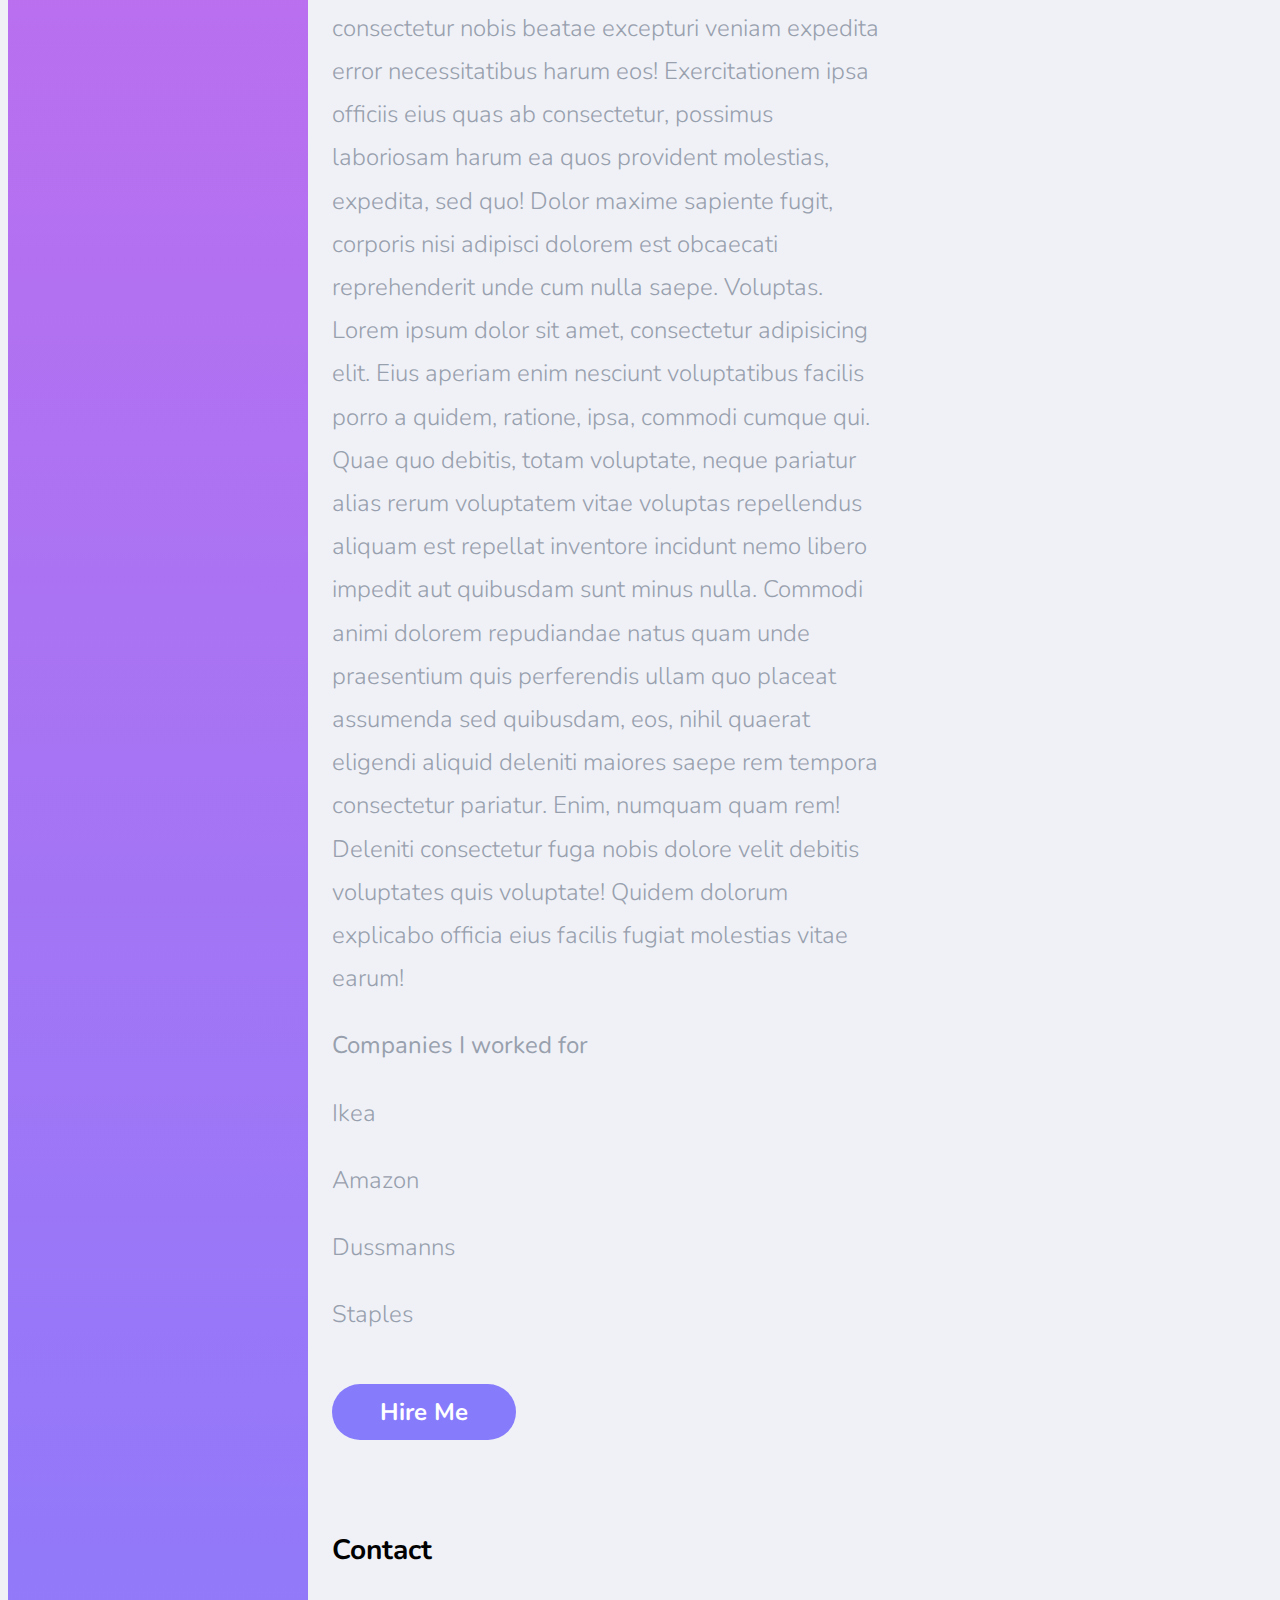
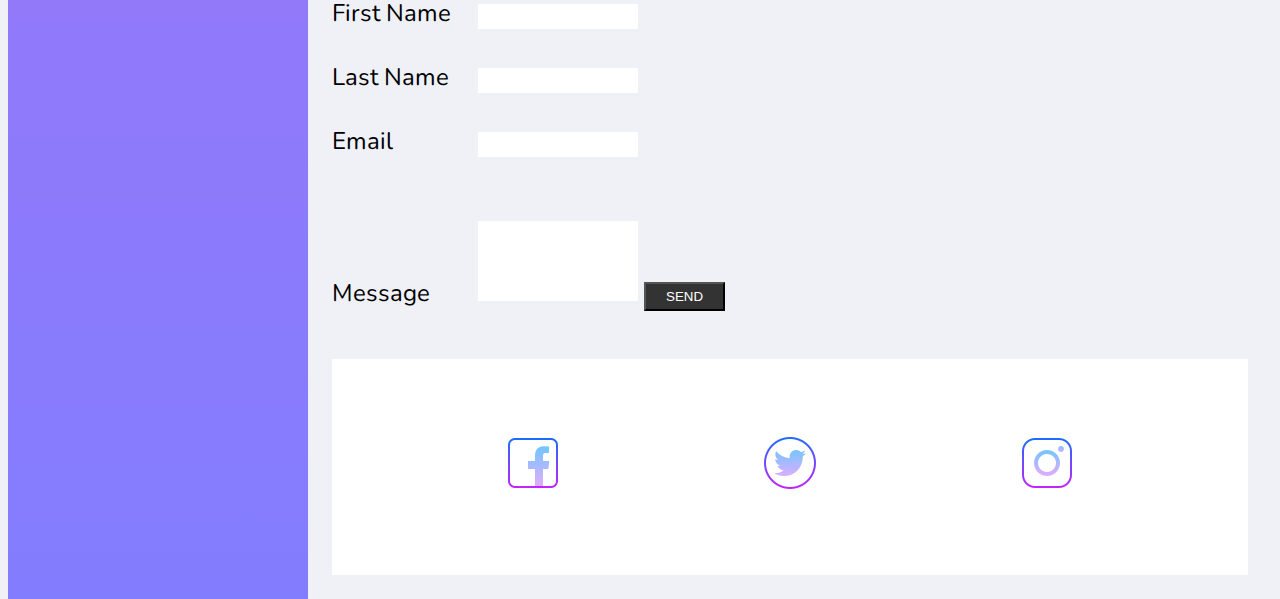
==== commit e461065f: "Update Portfolio.html" ====
--- a/Portfolio.html
+++ b/Portfolio.html
@@ -19,43 +19,31 @@
                 </ul>
             </nav>
         </div>
+        <!--- Start Main (hero) content -->
 
         <div class="content">
             <section class="hero">
-                <img src="je.jpg"/>
+                <img src="images/je.jpg" />
                 <div class="hero-content">
                     <h1>Passionate<br>Front Developer</h1>
                     <blockquote>'Simple is Always Better'</blockquote>
-                    <p>I am a Portuguese fresh Front Web Developer. Currently living in Berlin, Germany,where I did my Web Development Studies.Lorem ipsum dolor sit amet, consectetur adipisicing elit. Tenetur praesentium laboriosam pariatur ratione eius eos, voluptatibus alias nulla quae nobis nam molestias deleniti, ipsa nisi fugiat numquam assumenda quam dolor sapiente repellendus totam suscipit sunt odit recusandae consequuntur. Sit quidem animi consequuntur repellat, placeat, neque quod voluptatibus illum nisi vel porro. Dolorem rerum esse possimus beatae adipisci suscipit rem totam.
-                        Lorem ipsum dolor sit amet, consectetur adipisicing elit. Soluta repellat cumque impedit natus quam provident magni, harum facere ipsa sit dolorem dolor commodi, inventore optio rerum dicta consectetur porro iure mollitia amet excepturi. Iusto dolor ad eum voluptates repellendus ipsum in hic harum culpa, obcaecati necessitatibus ipsam eos architecto nam.
-                        Lorem ipsum dolor sit amet, consectetur adipisicing elit. Tenetur pariatur asperiores consequatur maiores accusamus illum quasi delectus deleniti quis debitis! Iure animi quidem fugit. Nam sequi rerum nihil voluptates eum obcaecati amet placeat deserunt esse maiores, eligendi veniam. Adipisci natus, sed aut voluptatibus deserunt. Doloribus dignissimos unde recusandae, iure impedit odit ullam. Fuga, nisi perspiciatis repellendus aperiam ipsa aut quo necessitatibus inventore! Molestias a, recusandae, quia impedit laboriosam in repellendus quam dolorum assumenda, explicabo quibusdam voluptatem expedita tenetur obcaecati officiis nemo voluptates magni alias ipsum eveniet doloremque repudiandae deserunt. Saepe ipsum, deserunt cum, iure porro alias nesciunt animi iusto rem.
-                        Lorem ipsum dolor sit amet, consectetur adipisicing elit. Quod doloribus labore dignissimos facere necessitatibus, veritatis perferendis pariatur, qui id, suscipit fugit numquam. Eum nemo deserunt commodi porro provident harum quaerat sit distinctio laboriosam fugit cupiditate facilis, minus repellendus illum molestiae praesentium nihil laudantium voluptatem veritatis! Quos architecto possimus iure dolor animi a ex iusto, aperiam, modi qui et cum molestias saepe eius debitis, earum? Voluptatem illo rerum voluptatum? Voluptates, optio.
-                        Lorem ipsum dolor sit amet, consectetur adipisicing elit. Facilis sit voluptate, repellat, tenetur harum corrupti nihil deleniti fugit optio. Ipsa provident atque corporis, expedita voluptate omnis, similique reiciendis. Ipsum debitis, architecto quod possimus dolorum placeat? Sequi doloremque quibusdam sint voluptas pariatur, architecto quisquam quasi esse odit temporibus consectetur nobis beatae excepturi veniam expedita error necessitatibus harum eos! Exercitationem ipsa officiis eius quas ab consectetur, possimus laboriosam harum ea quos provident molestias, expedita, sed quo! Dolor maxime sapiente fugit, corporis nisi adipisci dolorem est obcaecati reprehenderit unde cum nulla saepe. Voluptas.
-                        Lorem ipsum dolor sit amet, consectetur adipisicing elit. Eius aperiam enim nesciunt voluptatibus facilis porro a quidem, ratione, ipsa, commodi cumque qui. Quae quo debitis, totam voluptate, neque pariatur alias rerum voluptatem vitae voluptas repellendus aliquam est repellat inventore incidunt nemo libero impedit aut quibusdam sunt minus nulla. Commodi animi dolorem repudiandae natus quam unde praesentium quis perferendis ullam quo placeat assumenda sed quibusdam, eos, nihil quaerat eligendi aliquid deleniti maiores saepe rem tempora consectetur pariatur. Enim, numquam quam rem! Deleniti consectetur fuga nobis dolore velit debitis voluptates quis voluptate! Quidem dolorum explicabo officia eius facilis fugiat molestias vitae earum!</p>
+                    <p>I am a Portuguese fresh Front Web Developer. Currently living in Berlin, Germany,where I did my Web Development Studies.</p>
 
 
-                    <h3 id="about">About<br></h3>
+                    <h3 id="about">About Me</h3>
 
                     <p>My Name is Ana.</p>
-                    <p>I just beginned this new adventure in the Web Development World. I am really passionate about Front End where I can do my best work.
-
-
-                        <h3 id="portfolio"><br>Portfolio</h3>
+                    <p>I just beginned this new adventure in the Web Development World. I am really passionate about Front End where I can do my best work. 
+                       Lorem ipsum dolor sit amet, consectetur adipisicing elit. Molestiae quia tenetur illum cum, placeat odio eveniet consequatur aliquid officiis corporis incidunt accusamus est numquam eum. Accusantium iusto non nesciunt voluptatum consequuntur fugiat libero possimus laborum, doloremque provident illo porro exercitationem in tempore dignissimos minima, voluptatibus facilis nisi nam explicabo ab sit, consectetur quas! Aut tenetur eveniet, blanditiis. Omnis debitis exercitationem voluptatem, perspiciatis odio repellat, beatae quasi ducimus, aut quis nulla?
+                       Lorem ipsum dolor sit amet, consectetur adipisicing elit. Velit minus aperiam vel distinctio consequatur laborum sint adipisci nulla illo. Praesentium.
+                       Lorem ipsum dolor sit amet, consectetur adipisicing elit. Odit enim earum, dolor est culpa facere quasi eos. Qui eaque dolor officia deserunt enim et magnam!
+                        <h3 id="portfolio">Portfolio</h3>
                         <p>Foto Galerie</p>
                         <div class="galerie">
-                            <figure>
-
-                                <figcaption>Spunkie Music Band </figcaption> <img src="spunkie.jpg"><br>
-                                <p>Portuguese Punk Band....bla bla bl bla bla bla bla bla</p>
-                                <figcaption>Photographer</figcaption>
-                                <img src="carlota.jpg"><br>
-                                <p>Carlota Andrade Photographer
-                                    Lisbon and Reagion, Portugal</p>
-                                
-                                <figcaption>Bagau Jewlery Designer</figcaption>
-                                <img src="bagau.jpg"><br>
-                                <p>Disciplin and  Tecnics of Officine, José Carlos Rebelo - Jewlery Master.</p>
-
+                        <figure>
+                            <img src="images/spunkie.jpg"><figcaption><p>Made a Website for this Band</p></figcaption>
+                            <img src="images/mostra1.jpg"><figcaption><p>Made a microsite for this Photographer</p></figcaption>
+                            <img src="images/bagau.jpg"><figcaption><p>Made responsive Website for his Jewlery Designer</p></figcaption>
                             </figure>
                         </div>
                         <br><br><br><br><br>
@@ -63,54 +51,63 @@
                         <h3 id="curriculum"><br>Currículum</h3>
 
                         <p><b>Work Experience</b></p>
-                        <p>Bla bla bla bla</p>
+                        <p>Lorem ipsum dolor sit amet, consectetur adipisicing elit. Tenetur praesentium laboriosam pariatur ratione eius eos, voluptatibus alias nulla quae nobis nam molestias deleniti, ipsa nisi fugiat numquam assumenda quam dolor sapiente repellendus totam suscipit sunt odit recusandae consequuntur. Sit quidem animi consequuntur repellat, placeat, neque quod voluptatibus illum nisi vel porro. Dolorem rerum esse possimus beatae adipisci suscipit rem totam.
+                        Lorem ipsum dolor sit amet, consectetur adipisicing elit. Soluta repellat cumque impedit natus quam provident magni, harum facere ipsa sit dolorem dolor commodi, inventore optio rerum dicta consectetur porro iure mollitia amet excepturi. Iusto dolor ad eum voluptates repellendus ipsum in hic harum culpa, obcaecati necessitatibus ipsam eos architecto nam.
+                        Lorem ipsum dolor sit amet, consectetur adipisicing elit. Tenetur pariatur asperiores consequatur maiores accusamus illum quasi delectus deleniti quis debitis! Iure animi quidem fugit. Nam sequi rerum nihil voluptates eum obcaecati amet placeat deserunt esse maiores, eligendi veniam. Adipisci natus, sed aut voluptatibus deserunt. Doloribus dignissimos unde recusandae, iure impedit odit ullam. Fuga, nisi perspiciatis repellendus aperiam ipsa aut quo necessitatibus inventore! Molestias a, recusandae, quia impedit laboriosam in repellendus quam dolorum assumenda, explicabo quibusdam voluptatem expedita tenetur obcaecati officiis nemo voluptates magni alias ipsum eveniet doloremque repudiandae deserunt. Saepe ipsum, deserunt cum, iure porro alias nesciunt animi iusto rem.
+                        Lorem ipsum dolor sit amet, consectetur adipisicing elit. Quod doloribus labore dignissimos facere necessitatibus, veritatis perferendis pariatur, qui id, suscipit fugit numquam. Eum nemo deserunt commodi porro provident harum quaerat sit distinctio laboriosam fugit cupiditate facilis, minus repellendus illum molestiae praesentium nihil laudantium voluptatem veritatis! Quos architecto possimus iure dolor animi a ex iusto, aperiam, modi qui et cum molestias saepe eius debitis, earum? Voluptatem illo rerum voluptatum? Voluptates, optio.
+                        Lorem ipsum dolor sit amet, consectetur adipisicing elit. Facilis sit voluptate, repellat, tenetur harum corrupti nihil deleniti fugit optio. Ipsa provident atque corporis, expedita voluptate omnis, similique reiciendis. Ipsum debitis, architecto quod possimus dolorum placeat? Sequi doloremque quibusdam sint voluptas pariatur, architecto quisquam quasi esse odit temporibus consectetur nobis beatae excepturi veniam expedita error necessitatibus harum eos! Exercitationem ipsa officiis eius quas ab consectetur, possimus laboriosam harum ea quos provident molestias, expedita, sed quo! Dolor maxime sapiente fugit, corporis nisi adipisci dolorem est obcaecati reprehenderit unde cum nulla saepe. Voluptas.
+                        Lorem ipsum dolor sit amet, consectetur adipisicing elit. Eius aperiam enim nesciunt voluptatibus facilis porro a quidem, ratione, ipsa, commodi cumque qui. Quae quo debitis, totam voluptate, neque pariatur alias rerum voluptatem vitae voluptas repellendus aliquam est repellat inventore incidunt nemo libero impedit aut quibusdam sunt minus nulla. Commodi animi dolorem repudiandae natus quam unde praesentium quis perferendis ullam quo placeat assumenda sed quibusdam, eos, nihil quaerat eligendi aliquid deleniti maiores saepe rem tempora consectetur pariatur. Enim, numquam quam rem! Deleniti consectetur fuga nobis dolore velit debitis voluptates quis voluptate! Quidem dolorum explicabo officia eius facilis fugiat molestias vitae earum!</p>
+
                         <p><b>Companies I worked for</b></p>
-                        <p>bla bla bla bla</p>
+                    <p>Ikea</p>
+                    <p>Amazon</p>
+                    <p>Dussmanns</p>
+                    <p>Staples</p>
 
 
-                        <a class="action-btn" href="">Hire Me</a><a href="#top"></a>
+                                <a class="action-btn" href="">Hire Me</a><a href="#top"></a>
 
-                        <h3 id="contact"><br>Contact</h3>
+                                <h3 id="contact"><br>Contact</h3>
+                                <!--- Start Form Contact -->
+                                <form action="">
 
-                        <form action="">
+                                    <label for="fn">First Name</label>
+                                    <input type="text" name="firstname" id="fn" required placefolder="firstname"><br>
+                                    <br>
+                                    <label for="ln">Last Name</label>
+                                    <input type="text" name="lastname" id="ln" required><br>
+                                    <br>
+                                    <label for="email">Email</label>
+                                    <input type="email" name="email" id="email" required><br>
+                                    <br>
+                                    <br>
+                                    <label for="msg">Message</label>
+                                    <textarea name="msg" id="msg" required></textarea>
+                                    <input type="submit" value="SEND">
 
-                            <label for="fn">First Name</label>
-                            <input type="text" name="firstname" id="fn" required placefolder="firstname"><br>
-                            <br>
-                            <label for="ln">Last Name</label>
-                            <input type="text" name="lastname" id="ln" required><br>
-                            <br>
-                            <label for="email">Email</label>
-                            <input type="email" name="email" id="email" required><br>
-                            <br>
-                            <label for="msg">Your Message</label>
-                            <textarea name="msg" id="msg" required></textarea>
-
-                        </form>
+                                </form>
+                                <!-- End Form Contact -->
 
                 </div>
 
             </section>
 
+            <!--End Main (hero) content -->
 
             <div class="footer">
                 <footer>
                     <ul>
 
-                       <div id="imagem" />
+<!--                         <div id="imagem" />-->
                         
                         <li><a href="https://www.facebook.com/ana.rebelo.37"><img src="facebook.png"></a></li>
 
                         <li><a href="https://www.twitter.com"><img src="twitter.png"></a></li>
 
                         <li><a href="https://www.instagram.com"><img src="instagram.png"></a></li>
-                  
-
                     </ul>
-                    
                 </footer>
             </div>
         </div>
     </div>
-</body>
-        </html>
+</body></html>
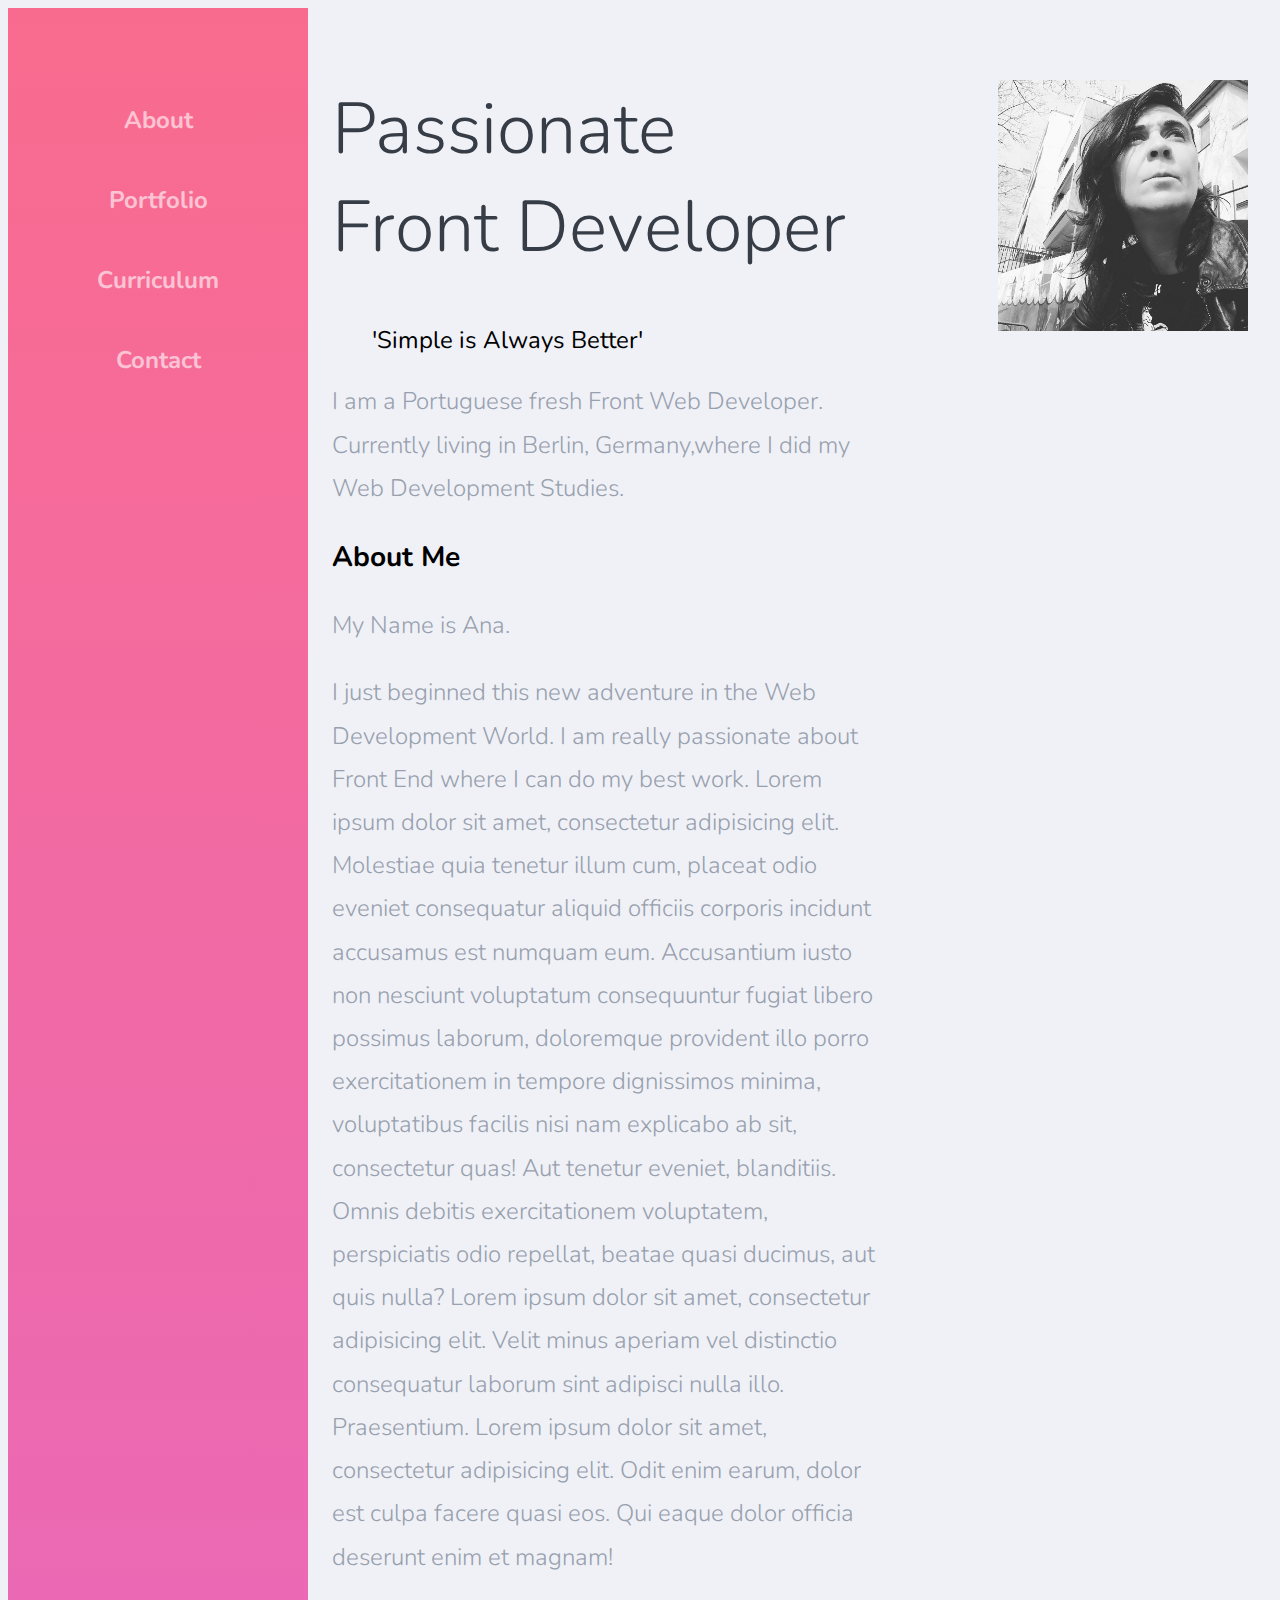
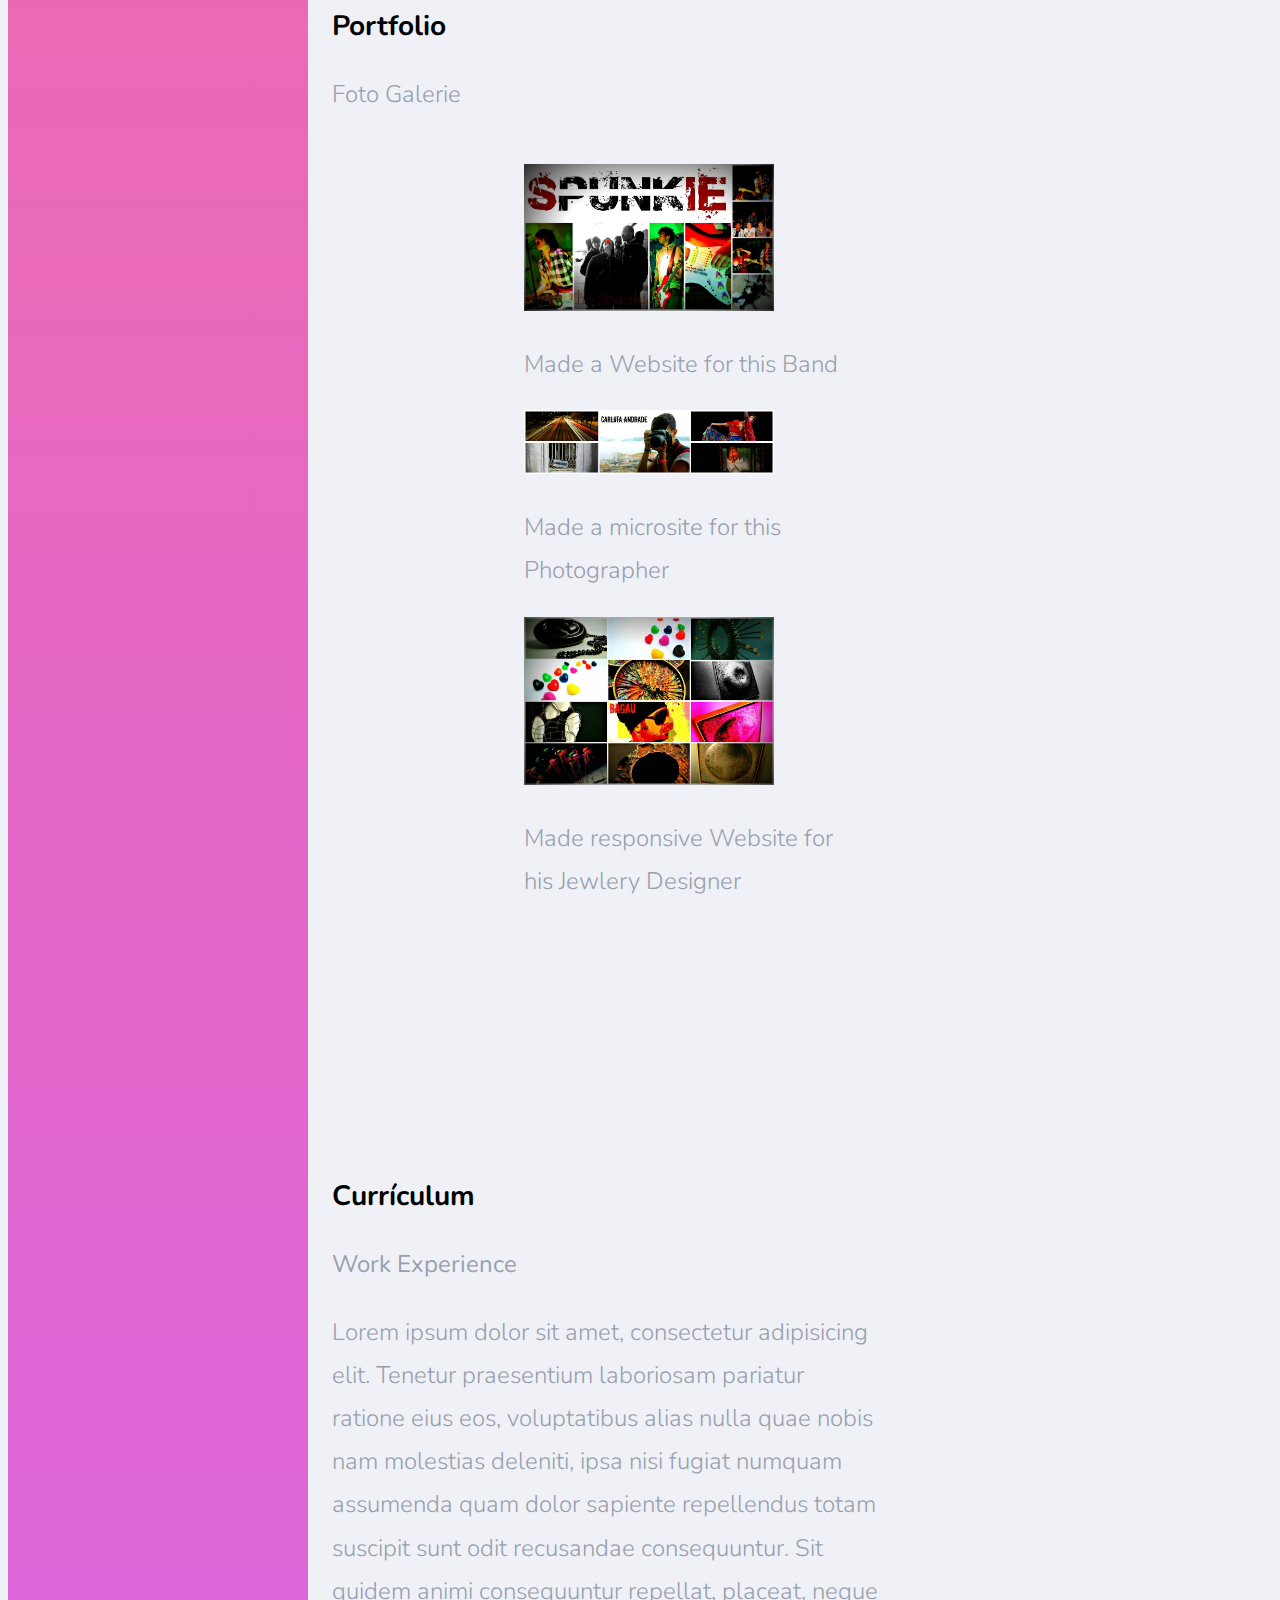
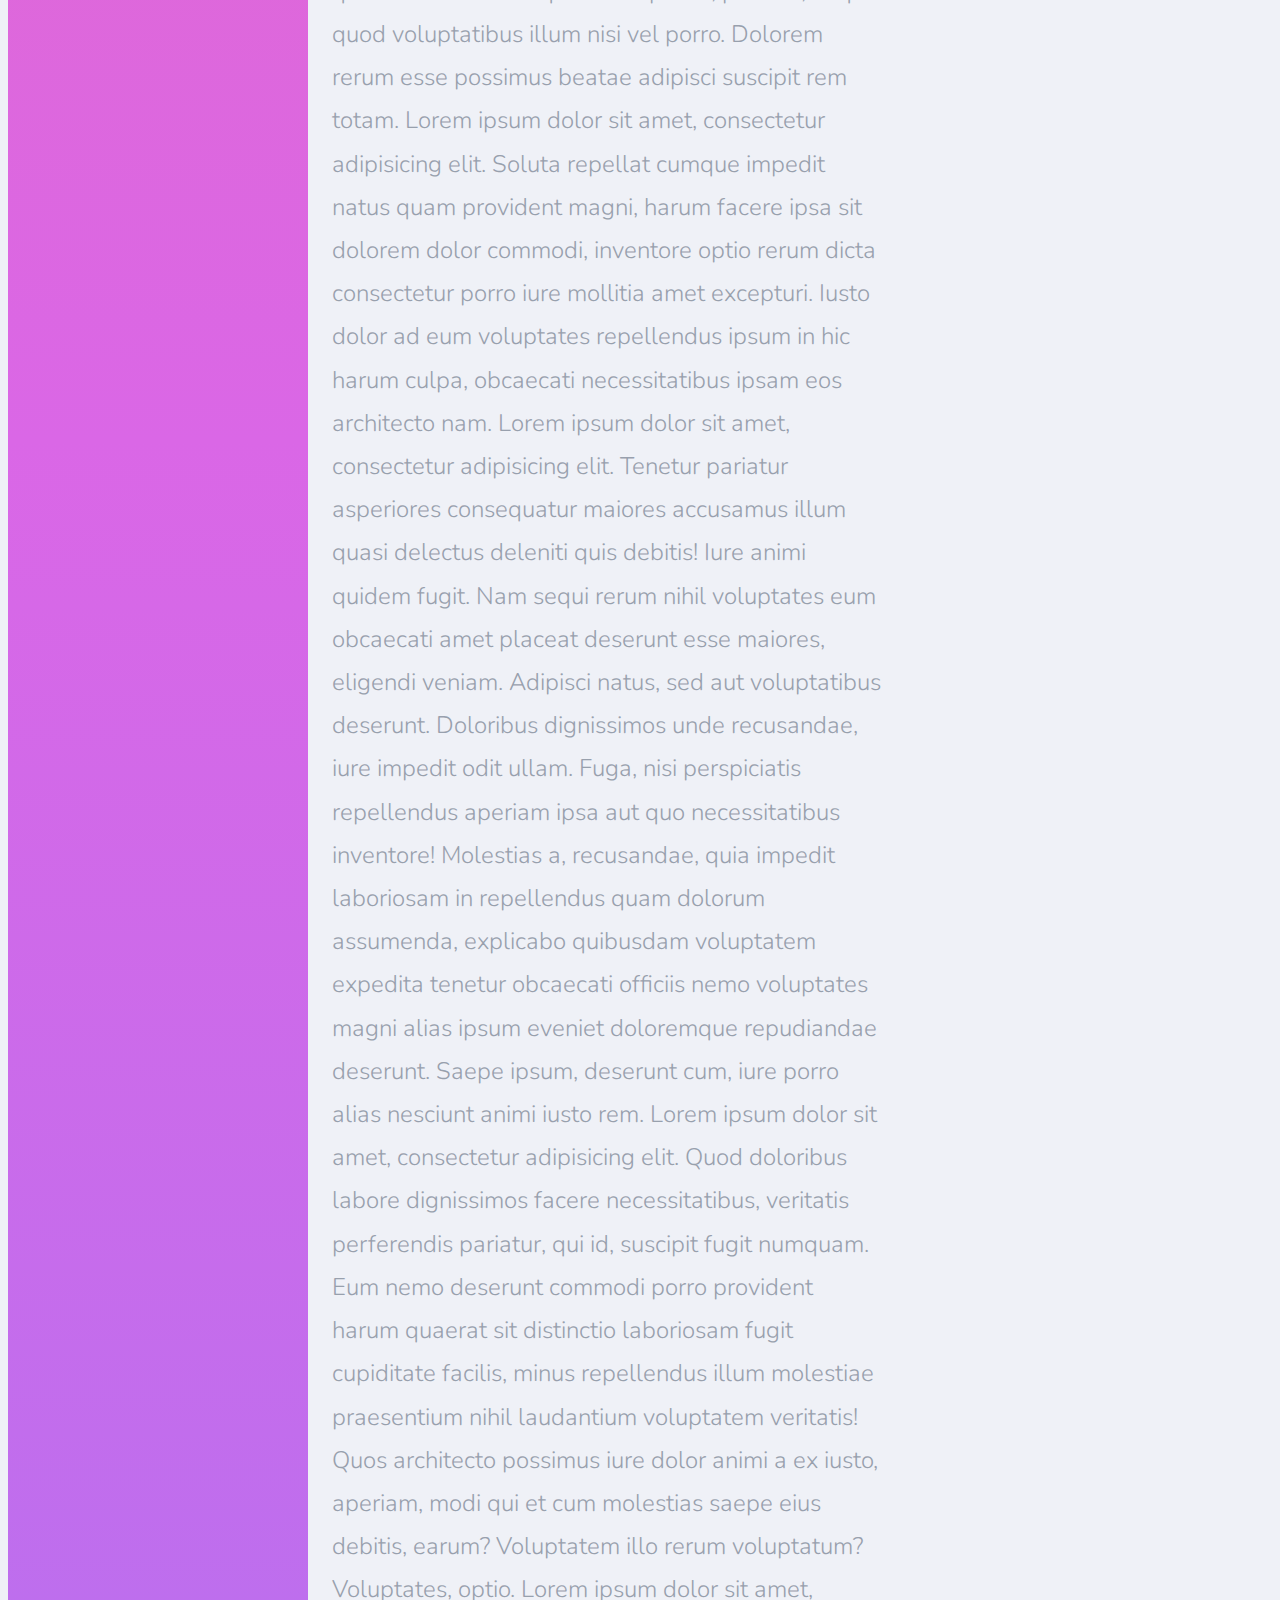
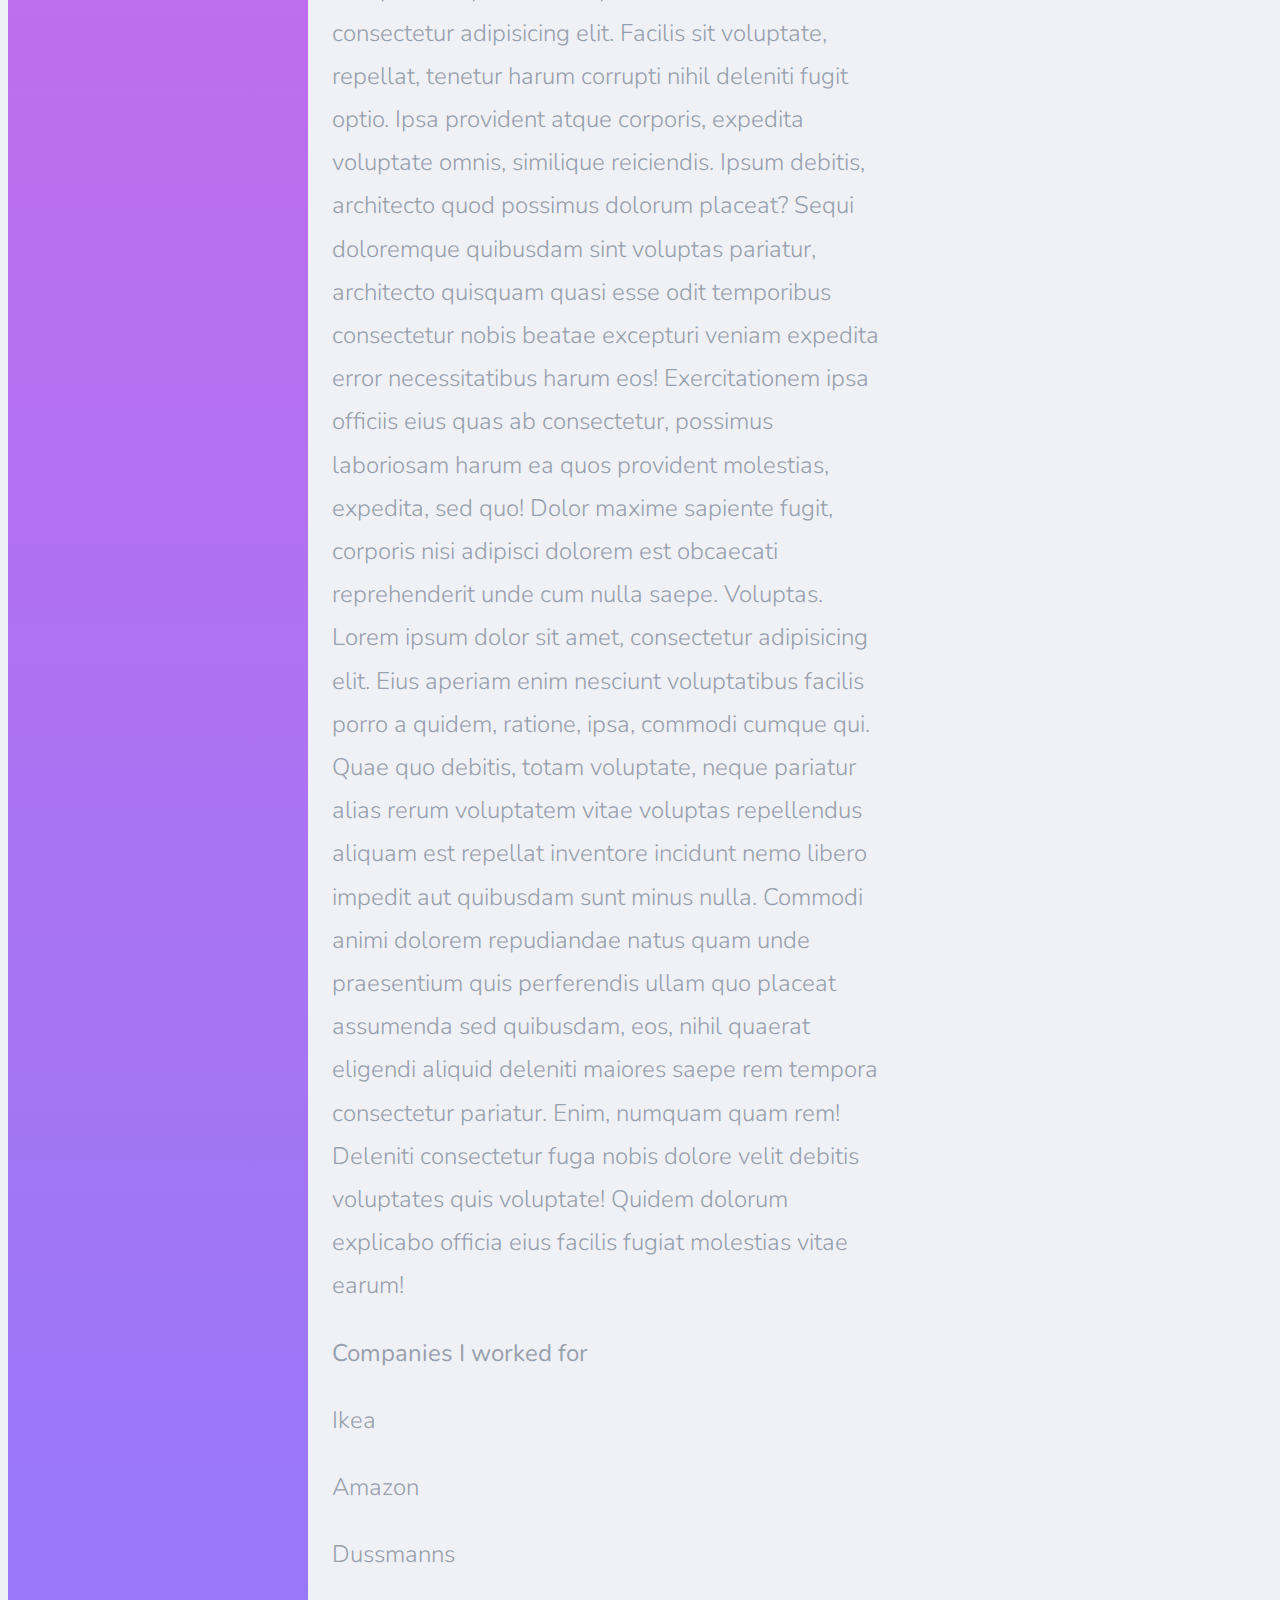
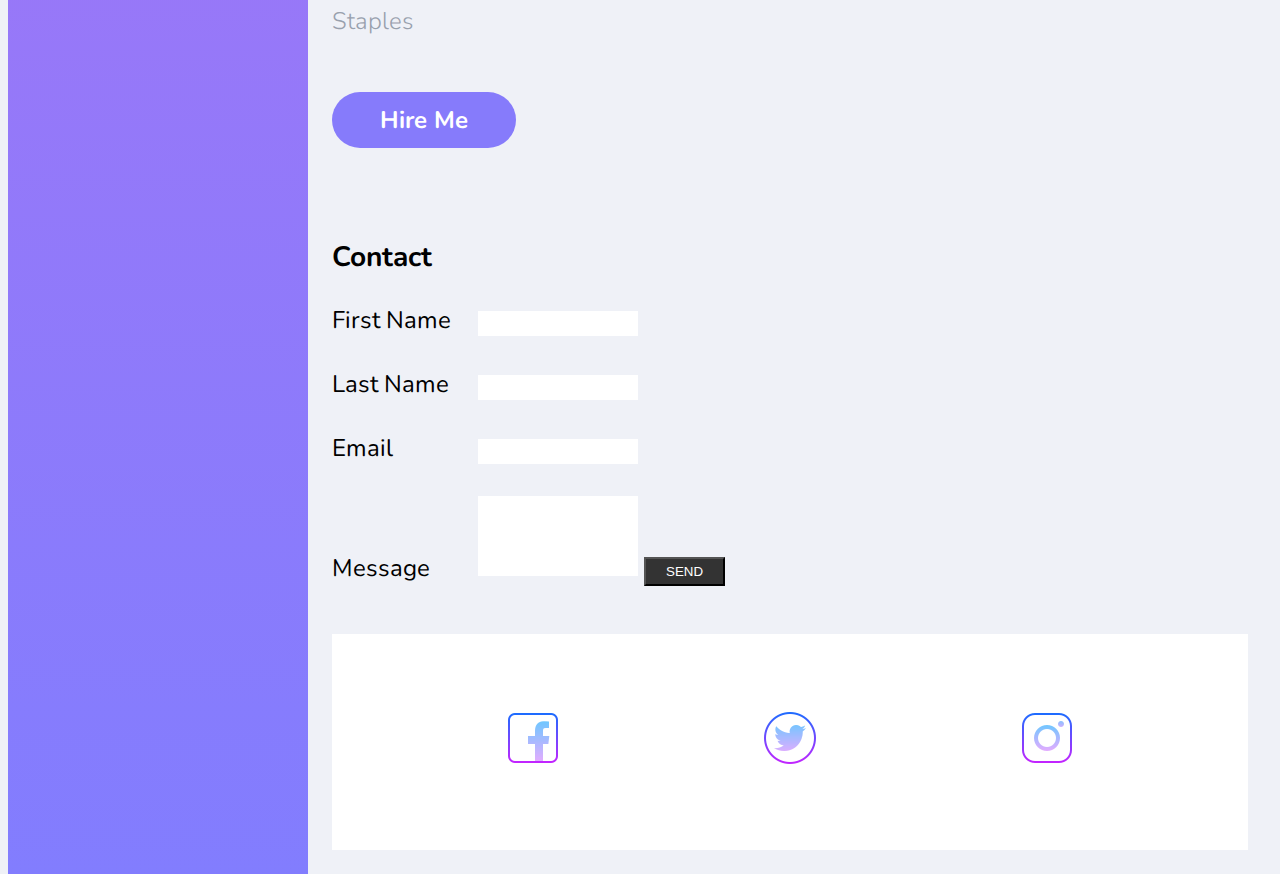
==== commit 8585079f: "Update Portfolio.html" ====
--- a/Portfolio.html
+++ b/Portfolio.html
@@ -23,7 +23,7 @@
 
         <div class="content">
             <section class="hero">
-                <img src="images/je.jpg" />
+                <img src="je.jpg" />
                 <div class="hero-content">
                     <h1>Passionate<br>Front Developer</h1>
                     <blockquote>'Simple is Always Better'</blockquote>
@@ -41,9 +41,9 @@
                         <p>Foto Galerie</p>
                         <div class="galerie">
                         <figure>
-                            <img src="images/spunkie.jpg"><figcaption><p>Made a Website for this Band</p></figcaption>
-                            <img src="images/mostra1.jpg"><figcaption><p>Made a microsite for this Photographer</p></figcaption>
-                            <img src="images/bagau.jpg"><figcaption><p>Made responsive Website for his Jewlery Designer</p></figcaption>
+                            <img src="spunkie.jpg"><figcaption><p>Made a Website for this Band</p></figcaption>
+                            <img src="carlota.jpg"><figcaption><p>Made a microsite for this Photographer</p></figcaption>
+                            <img src="bagau.jpg"><figcaption><p>Made responsive Website for his Jewlery Designer</p></figcaption>
                             </figure>
                         </div>
                         <br><br><br><br><br>
@@ -80,7 +80,6 @@
                                     <label for="email">Email</label>
                                     <input type="email" name="email" id="email" required><br>
                                     <br>
-                                    <br>
                                     <label for="msg">Message</label>
                                     <textarea name="msg" id="msg" required></textarea>
                                     <input type="submit" value="SEND">
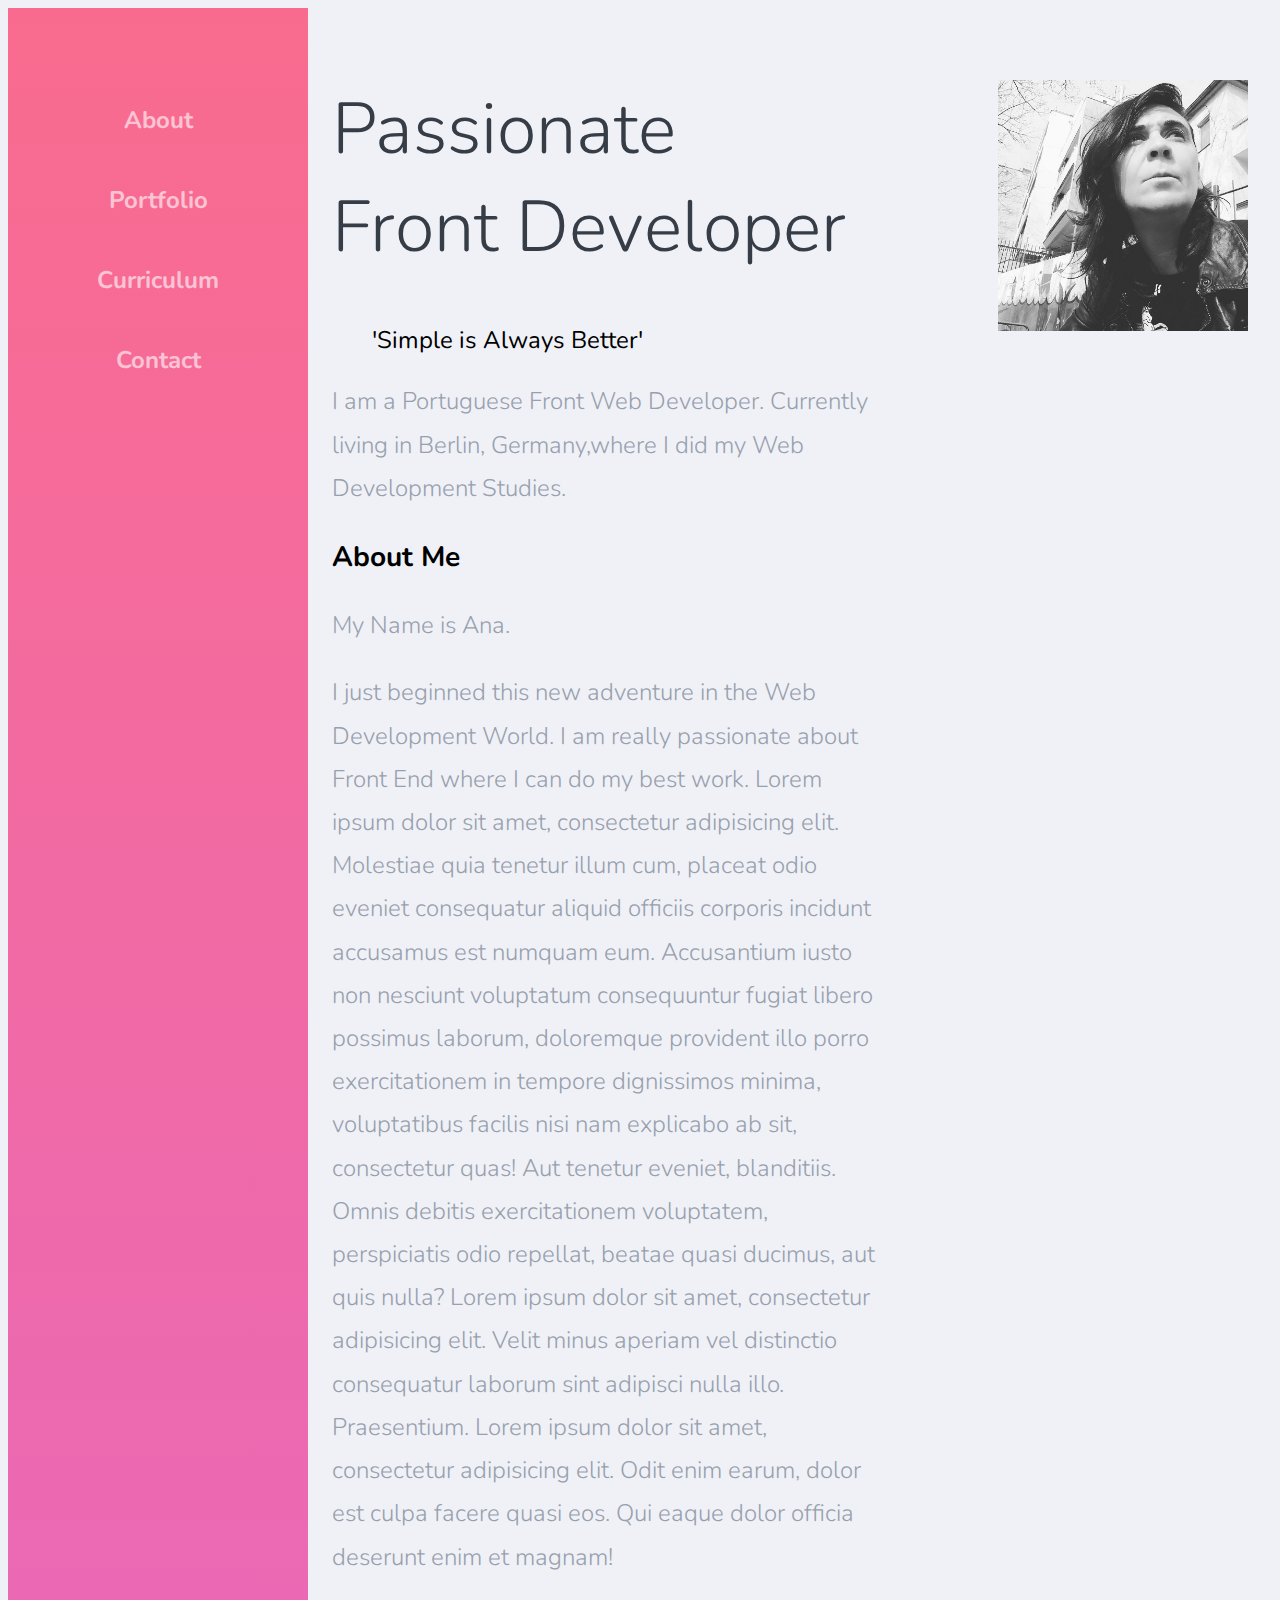
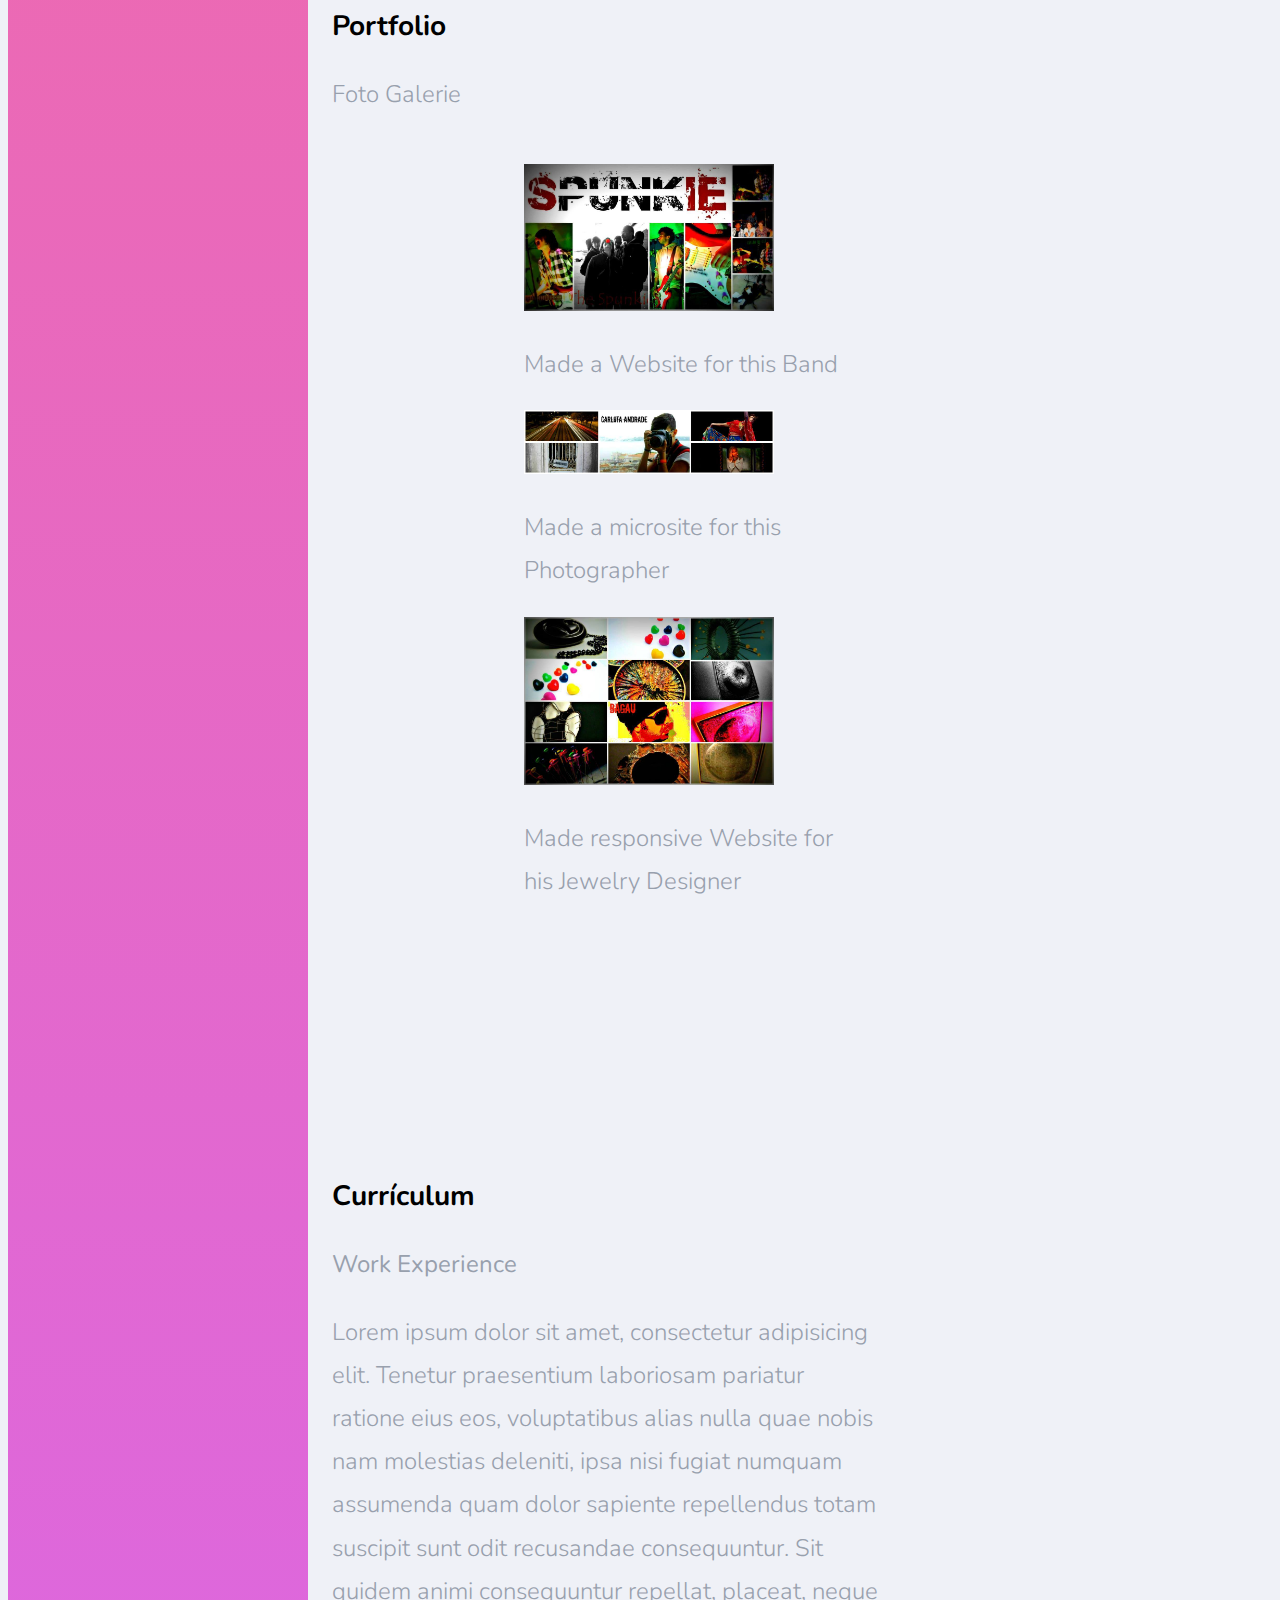
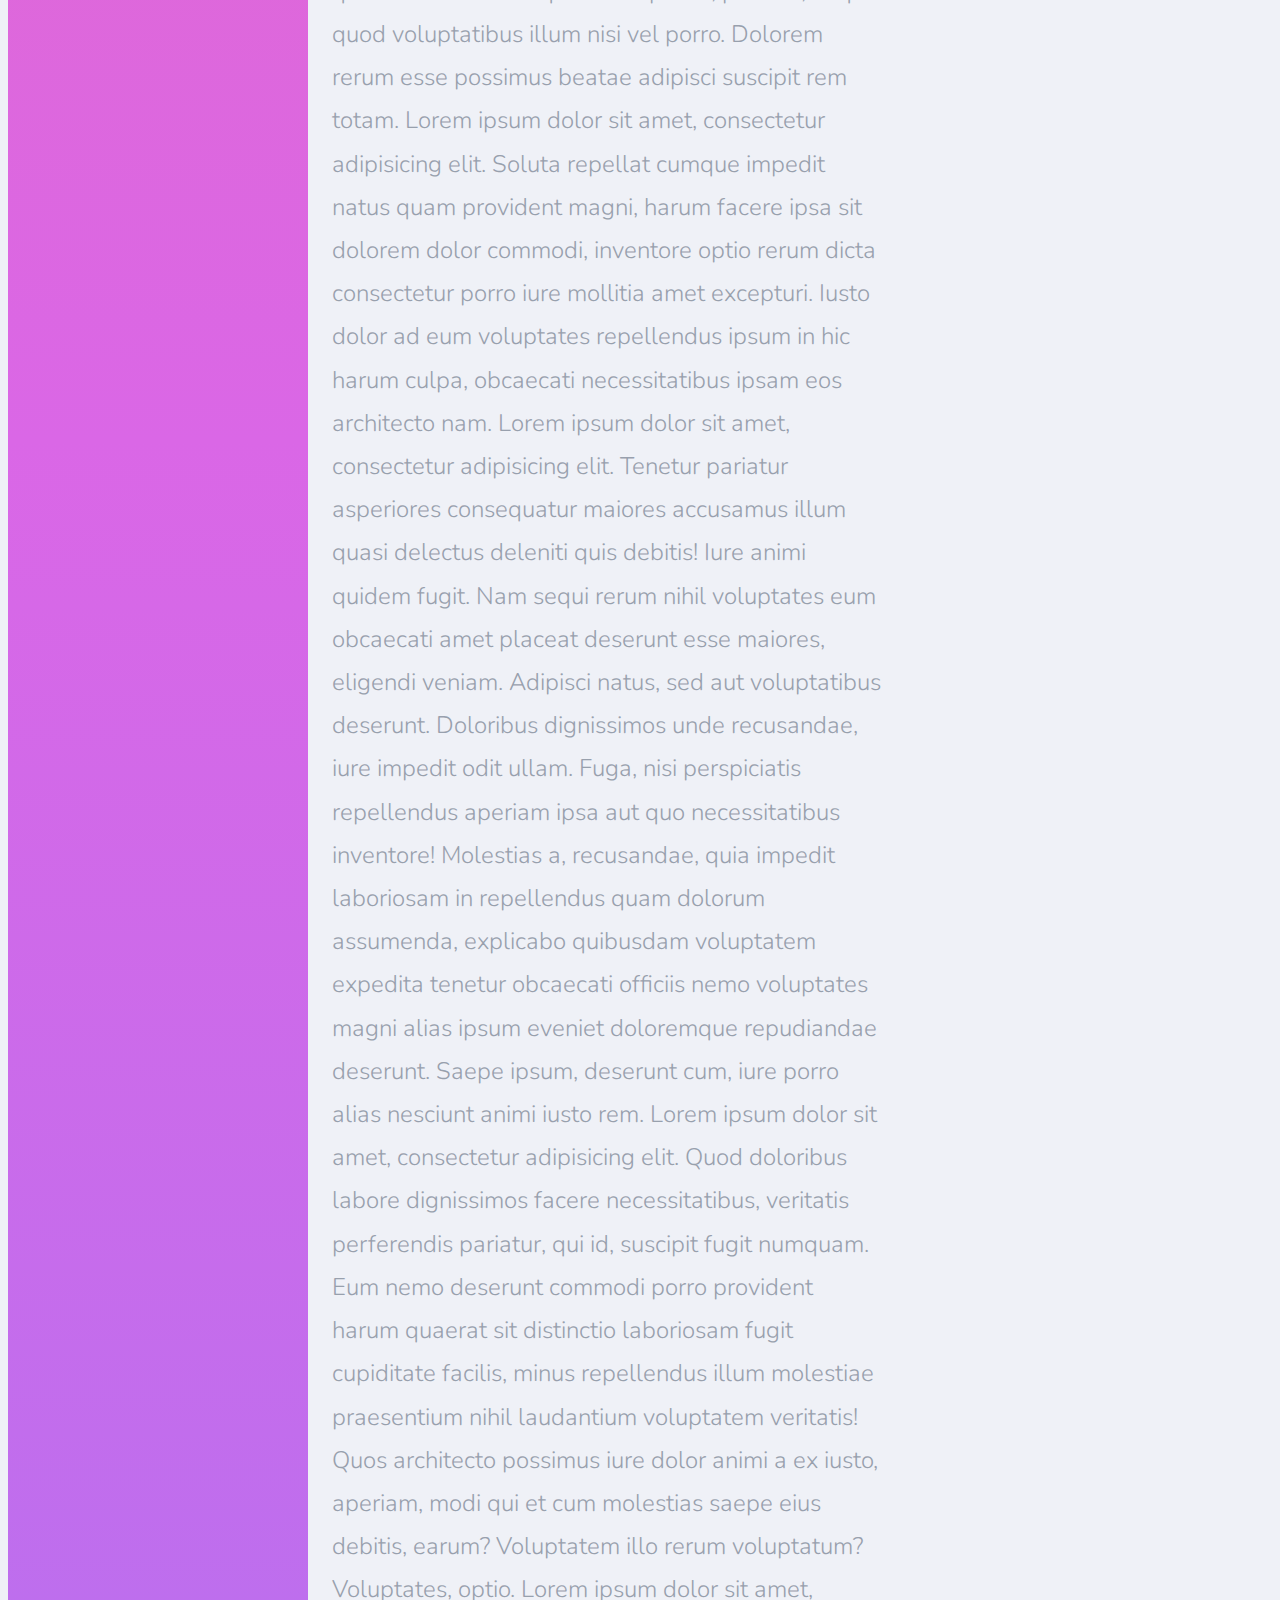
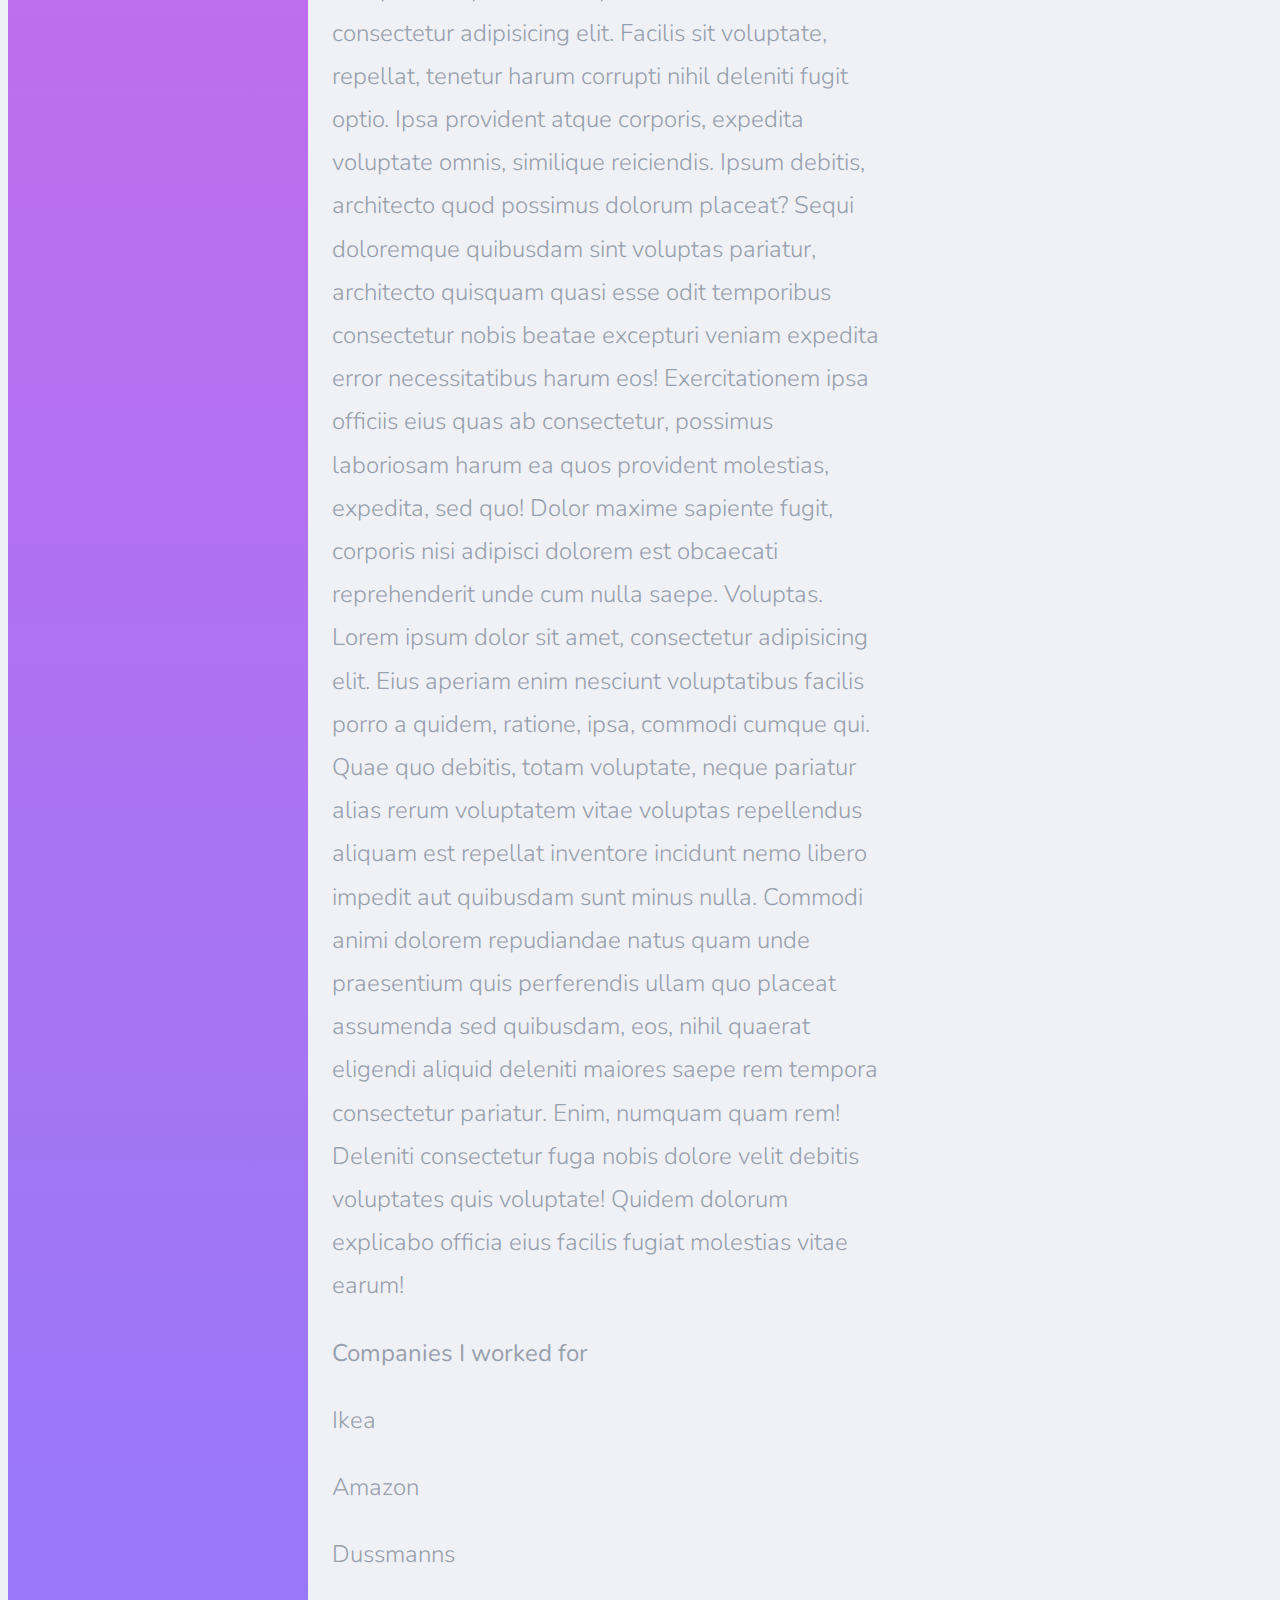
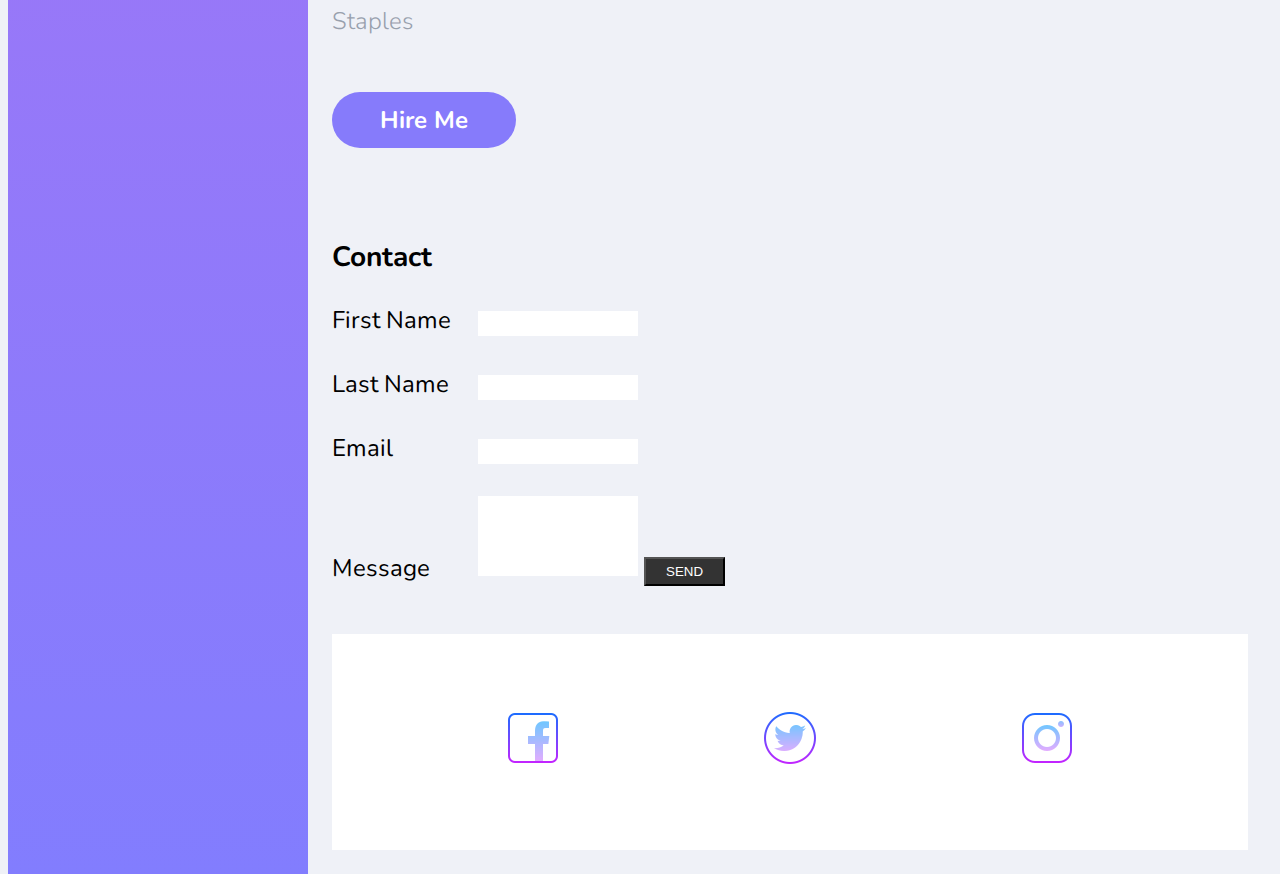
==== commit a2322c36: "Update Portfolio.html" ====
--- a/Portfolio.html
+++ b/Portfolio.html
@@ -27,7 +27,7 @@
                 <div class="hero-content">
                     <h1>Passionate<br>Front Developer</h1>
                     <blockquote>'Simple is Always Better'</blockquote>
-                    <p>I am a Portuguese fresh Front Web Developer. Currently living in Berlin, Germany,where I did my Web Development Studies.</p>
+                    <p>I am a Portuguese Front Web Developer. Currently living in Berlin, Germany,where I did my Web Development Studies.</p>
 
 
                     <h3 id="about">About Me</h3>
@@ -43,7 +43,7 @@
                         <figure>
                             <img src="spunkie.jpg"><figcaption><p>Made a Website for this Band</p></figcaption>
                             <img src="carlota.jpg"><figcaption><p>Made a microsite for this Photographer</p></figcaption>
-                            <img src="bagau.jpg"><figcaption><p>Made responsive Website for his Jewlery Designer</p></figcaption>
+                            <img src="bagau.jpg"><figcaption><p>Made responsive Website for his Jewelry Designer</p></figcaption>
                             </figure>
                         </div>
                         <br><br><br><br><br>
@@ -66,9 +66,10 @@
 
 
                                 <a class="action-btn" href="">Hire Me</a><a href="#top"></a>
-
+                    
+                                <!--- Start Form Contact -->
                                 <h3 id="contact"><br>Contact</h3>
-                                <!--- Start Form Contact -->
+                            
                                 <form action="">
 
                                     <label for="fn">First Name</label>
@@ -86,18 +87,19 @@
 
                                 </form>
                                 <!-- End Form Contact -->
+                    
 
                 </div>
 
             </section>
+            
 
             <!--End Main (hero) content -->
-
+            
+<!--- Start Footer -->
             <div class="footer">
                 <footer>
                     <ul>
-
-<!--                         <div id="imagem" />-->
                         
                         <li><a href="https://www.facebook.com/ana.rebelo.37"><img src="facebook.png"></a></li>
 
@@ -106,6 +108,7 @@
                         <li><a href="https://www.instagram.com"><img src="instagram.png"></a></li>
                     </ul>
                 </footer>
+<!--- End Footer -->
             </div>
         </div>
     </div>
